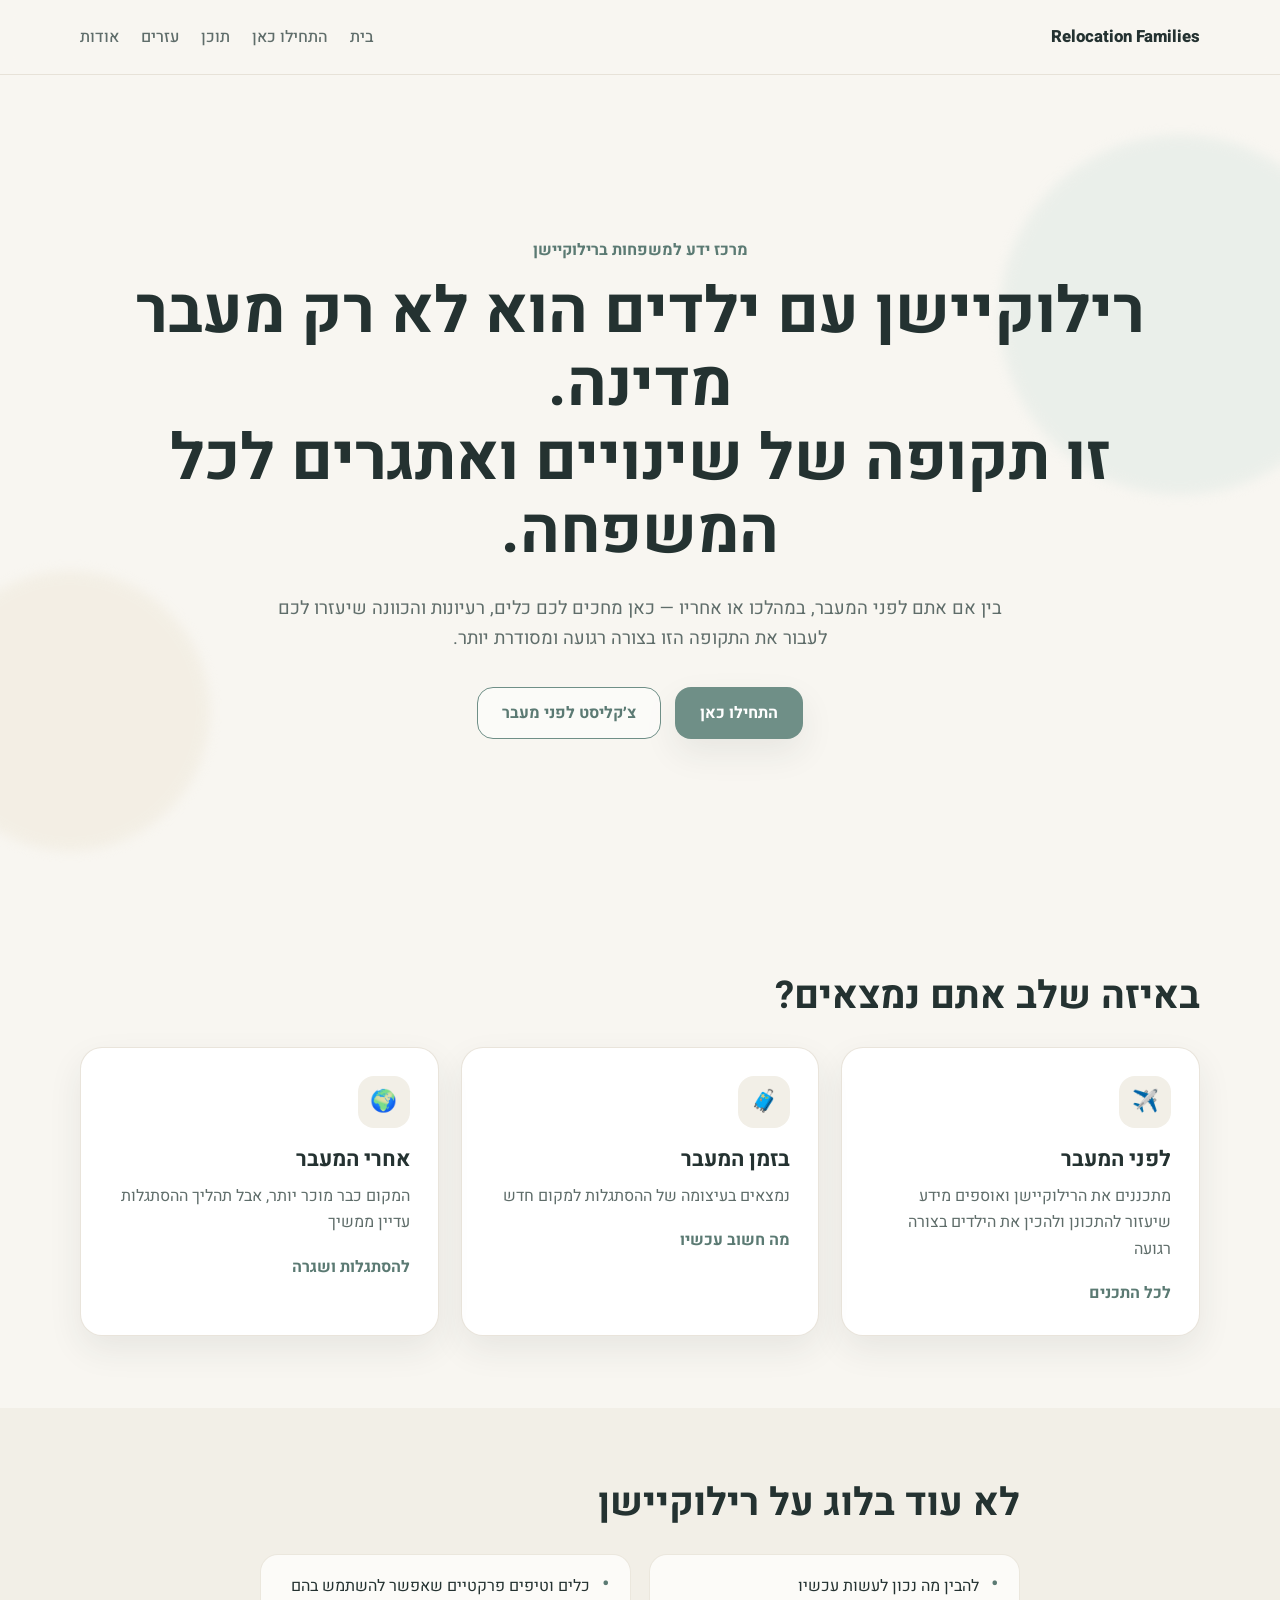
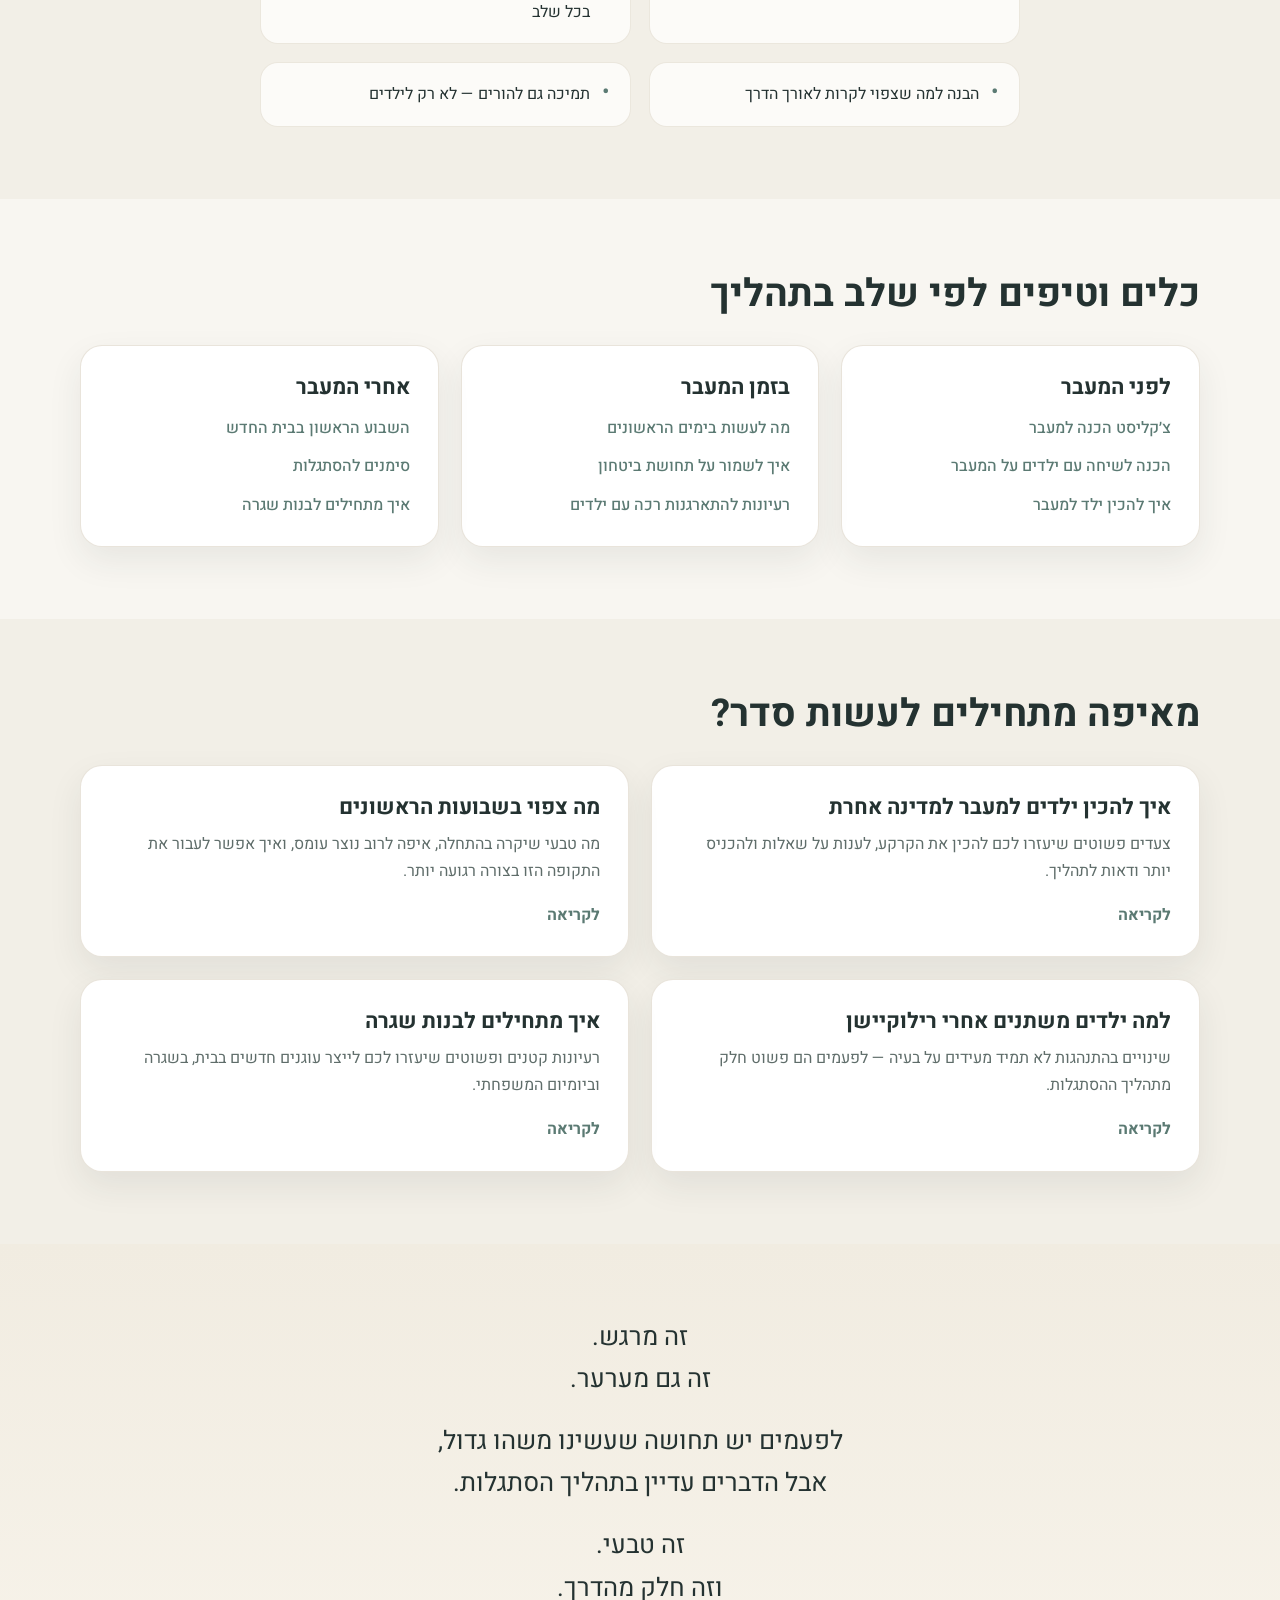
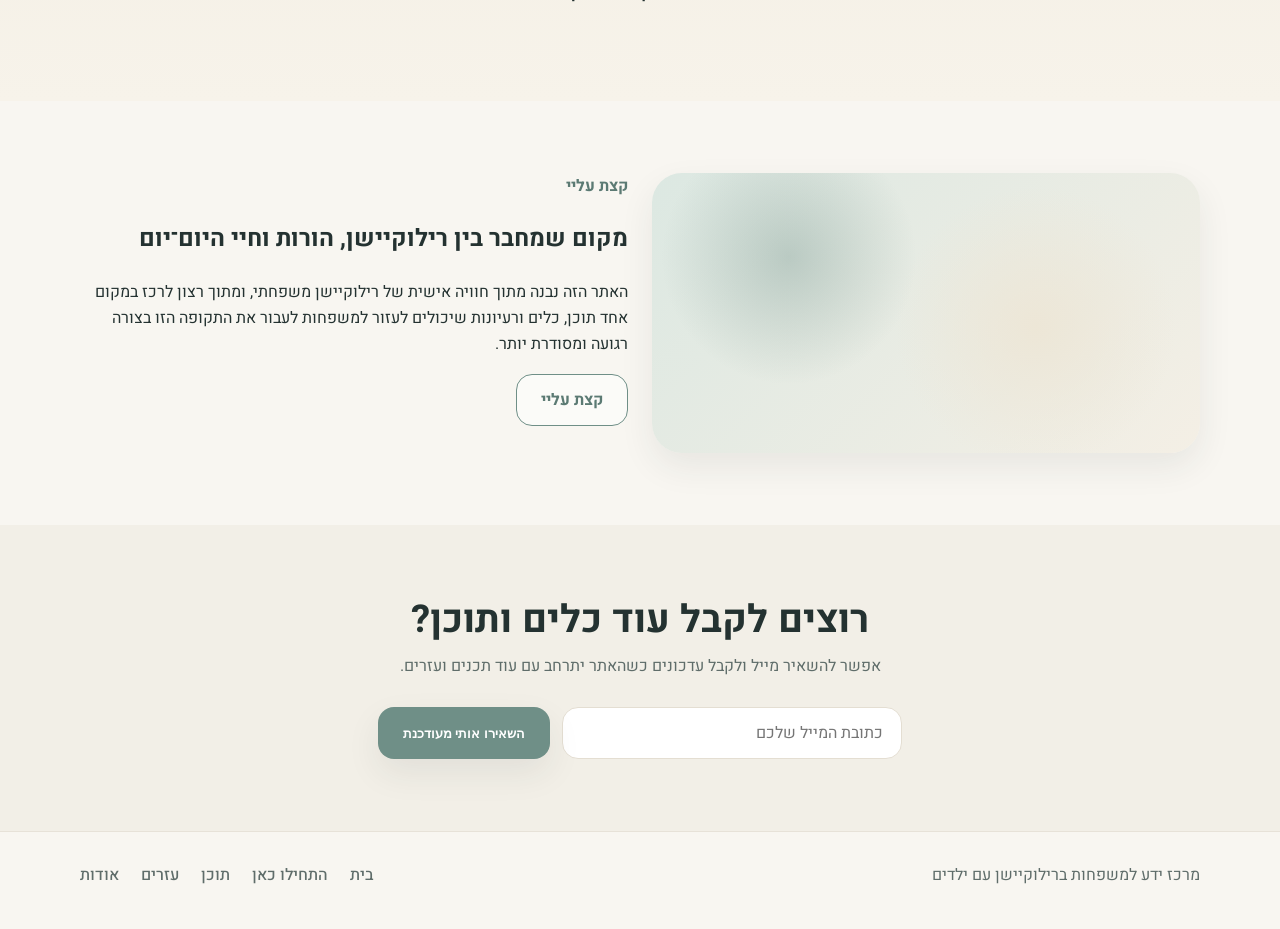
==== index.html @ 4bdf622c "Add files via upload" ====
<!doctype html>
<html lang="he" dir="rtl">
<head>
  <meta charset="UTF-8" />
  <meta name="viewport" content="width=device-width, initial-scale=1.0" />
  <title>רילוקיישן עם ילדים</title>
  <link rel="preconnect" href="https://fonts.googleapis.com">
  <link rel="preconnect" href="https://fonts.gstatic.com" crossorigin>
  <link href="https://fonts.googleapis.com/css2?family=Heebo:wght@300;400;500;700;800&display=swap" rel="stylesheet">
  <link rel="stylesheet" href="styles.css" />
</head>
<body>
  <header class="site-header">
    <div class="container header-inner">
      <a class="logo" href="index.html">Relocation Families</a>
      <nav class="main-nav" aria-label="ניווט ראשי">
        <a href="index.html">בית</a>
        <a href="start-here.html">התחילו כאן</a>
        <a href="content.html">תוכן</a>
        <a href="resources.html">עזרים</a>
        <a href="about.html">אודות</a>
      </nav>
    </div>
  </header>

  <main>
    <section class="hero section">
      <div class="container hero-inner">
        <p class="eyebrow">מרכז ידע למשפחות ברילוקיישן</p>
        <h1>רילוקיישן עם ילדים הוא לא רק מעבר מדינה.<br>זו תקופה של שינויים ואתגרים לכל המשפחה.</h1>
        <p class="hero-text">בין אם אתם לפני המעבר, במהלכו או אחריו — כאן מחכים לכם כלים, רעיונות והכוונה שיעזרו לכם לעבור את התקופה הזו בצורה רגועה ומסודרת יותר.</p>
        <div class="hero-actions">
          <a class="btn btn-primary" href="start-here.html">התחילו כאן</a>
          <a class="btn btn-secondary" href="resources.html">צ׳קליסט לפני מעבר</a>
        </div>
      </div>
      <div class="hero-shape hero-shape-1"></div>
      <div class="hero-shape hero-shape-2"></div>
    </section>

    <section class="section">
      <div class="container">
        <div class="section-heading">
          <h2>באיזה שלב אתם נמצאים?</h2>
        </div>
        <div class="cards-grid cards-3">
          <a class="card card-clickable" href="start-here.html#before">
            <div class="icon">✈️</div>
            <h3>לפני המעבר</h3>
            <p>מתכננים את הרילוקיישן ואוספים מידע שיעזור להתכונן ולהכין את הילדים בצורה רגועה</p>
            <span class="card-link">לכל התכנים</span>
          </a>
          <a class="card card-clickable" href="start-here.html#during">
            <div class="icon">🧳</div>
            <h3>בזמן המעבר</h3>
            <p>נמצאים בעיצומה של ההסתגלות למקום חדש</p>
            <span class="card-link">מה חשוב עכשיו</span>
          </a>
          <a class="card card-clickable" href="start-here.html#after">
            <div class="icon">🌍</div>
            <h3>אחרי המעבר</h3>
            <p>המקום כבר מוכר יותר, אבל תהליך ההסתגלות עדיין ממשיך</p>
            <span class="card-link">להסתגלות ושגרה</span>
          </a>
        </div>
      </div>
    </section>

    <section class="section section-soft">
      <div class="container narrow">
        <div class="section-heading">
          <h2>לא עוד בלוג על רילוקיישן</h2>
        </div>
        <div class="value-grid">
          <div class="value-item"><span>•</span><p>להבין מה נכון לעשות עכשיו</p></div>
          <div class="value-item"><span>•</span><p>כלים וטיפים פרקטיים שאפשר להשתמש בהם בכל שלב</p></div>
          <div class="value-item"><span>•</span><p>הבנה למה שצפוי לקרות לאורך הדרך</p></div>
          <div class="value-item"><span>•</span><p>תמיכה גם להורים — לא רק לילדים</p></div>
        </div>
      </div>
    </section>

    <section class="section">
      <div class="container">
        <div class="section-heading">
          <h2>כלים וטיפים לפי שלב בתהליך</h2>
        </div>
        <div class="cards-grid cards-3">
          <div class="card">
            <h3>לפני המעבר</h3>
            <ul class="link-list">
              <li><a href="resources.html#before-checklist">צ׳קליסט הכנה למעבר</a></li>
              <li><a href="resources.html#before-talk">הכנה לשיחה עם ילדים על המעבר</a></li>
              <li><a href="resources.html#before-kid">איך להכין ילד למעבר</a></li>
            </ul>
          </div>
          <div class="card">
            <h3>בזמן המעבר</h3>
            <ul class="link-list">
              <li><a href="resources.html#during-days">מה לעשות בימים הראשונים</a></li>
              <li><a href="resources.html#during-security">איך לשמור על תחושת ביטחון</a></li>
              <li><a href="resources.html#during-soft">רעיונות להתארגנות רכה עם ילדים</a></li>
            </ul>
          </div>
          <div class="card">
            <h3>אחרי המעבר</h3>
            <ul class="link-list">
              <li><a href="resources.html#after-week">השבוע הראשון בבית החדש</a></li>
              <li><a href="resources.html#after-signs">סימנים להסתגלות</a></li>
              <li><a href="resources.html#after-routine">איך מתחילים לבנות שגרה</a></li>
            </ul>
          </div>
        </div>
      </div>
    </section>

    <section class="section section-soft">
      <div class="container">
        <div class="section-heading">
          <h2>מאיפה מתחילים לעשות סדר?</h2>
        </div>
        <div class="cards-grid cards-2">
          <article class="card article-card">
            <h3>איך להכין ילדים למעבר למדינה אחרת</h3>
            <p>צעדים פשוטים שיעזרו לכם להכין את הקרקע, לענות על שאלות ולהכניס יותר ודאות לתהליך.</p>
            <a class="text-link" href="content.html">לקריאה</a>
          </article>
          <article class="card article-card">
            <h3>מה צפוי בשבועות הראשונים</h3>
            <p>מה טבעי שיקרה בהתחלה, איפה לרוב נוצר עומס, ואיך אפשר לעבור את התקופה הזו בצורה רגועה יותר.</p>
            <a class="text-link" href="content.html">לקריאה</a>
          </article>
          <article class="card article-card">
            <h3>למה ילדים משתנים אחרי רילוקיישן</h3>
            <p>שינויים בהתנהגות לא תמיד מעידים על בעיה — לפעמים הם פשוט חלק מתהליך ההסתגלות.</p>
            <a class="text-link" href="content.html">לקריאה</a>
          </article>
          <article class="card article-card">
            <h3>איך מתחילים לבנות שגרה</h3>
            <p>רעיונות קטנים ופשוטים שיעזרו לכם לייצר עוגנים חדשים בבית, בשגרה וביומיום המשפחתי.</p>
            <a class="text-link" href="content.html">לקריאה</a>
          </article>
        </div>
      </div>
    </section>

    <section class="section reassurance">
      <div class="container narrow">
        <p>זה מרגש.<br>זה גם מערער.</p>
        <p>לפעמים יש תחושה שעשינו משהו גדול,<br>אבל הדברים עדיין בתהליך הסתגלות.</p>
        <p>זה טבעי.<br>וזה חלק מהדרך.</p>
      </div>
    </section>

    <section class="section">
      <div class="container about-preview">
        <div class="about-visual" aria-hidden="true"></div>
        <div class="about-copy">
          <p class="eyebrow">קצת עליי</p>
          <h2>מקום שמחבר בין רילוקיישן, הורות וחיי היום־יום</h2>
          <p>האתר הזה נבנה מתוך חוויה אישית של רילוקיישן משפחתי, ומתוך רצון לרכז במקום אחד תוכן, כלים ורעיונות שיכולים לעזור למשפחות לעבור את התקופה הזו בצורה רגועה ומסודרת יותר.</p>
          <a class="btn btn-secondary" href="about.html">קצת עליי</a>
        </div>
      </div>
    </section>

    <section class="section section-soft join-section">
      <div class="container narrow">
        <div class="section-heading">
          <h2>רוצים לקבל עוד כלים ותוכן?</h2>
          <p>אפשר להשאיר מייל ולקבל עדכונים כשהאתר יתרחב עם עוד תכנים ועזרים.</p>
        </div>
        <form class="join-form">
          <input type="email" placeholder="כתובת המייל שלכם" aria-label="כתובת המייל שלכם">
          <button type="button" class="btn btn-primary">השאירו אותי מעודכנת</button>
        </form>
      </div>
    </section>
  </main>

  <footer class="site-footer">
    <div class="container footer-inner">
      <p>מרכז ידע למשפחות ברילוקיישן עם ילדים</p>
      <nav aria-label="ניווט תחתון">
        <a href="index.html">בית</a>
        <a href="start-here.html">התחילו כאן</a>
        <a href="content.html">תוכן</a>
        <a href="resources.html">עזרים</a>
        <a href="about.html">אודות</a>
      </nav>
    </div>
  </footer>
</body>
</html>
---- styles.css ----
:root {
  --bg: #f8f6f1;
  --surface: #ffffff;
  --surface-soft: #f2efe7;
  --text: #243231;
  --muted: #5f6d6a;
  --primary: #6f8f87;
  --primary-dark: #5b7a73;
  --line: #e4ded2;
  --shadow: 0 14px 34px rgba(36, 50, 49, 0.08);
  --radius: 22px;
}
* { box-sizing: border-box; }
html { scroll-behavior: smooth; }
body {
  margin: 0;
  font-family: 'Heebo', Arial, sans-serif;
  background: var(--bg);
  color: var(--text);
  line-height: 1.65;
}
a { color: inherit; text-decoration: none; }
.container {
  width: min(1120px, calc(100% - 32px));
  margin: 0 auto;
}
.narrow { width: min(760px, calc(100% - 32px)); }
.section { padding: 72px 0; position: relative; }
.section-soft { background: var(--surface-soft); }
.section-heading { margin-bottom: 28px; }
.section-heading h2 {
  margin: 0 0 10px;
  font-size: clamp(1.8rem, 3vw, 2.5rem);
  line-height: 1.2;
}
.section-heading p { margin: 0; color: var(--muted); }
.site-header {
  position: sticky;
  top: 0;
  z-index: 10;
  backdrop-filter: blur(10px);
  background: rgba(248, 246, 241, 0.86);
  border-bottom: 1px solid rgba(228, 222, 210, 0.8);
}
.header-inner, .footer-inner, .about-preview {
  display: flex;
  align-items: center;
  justify-content: space-between;
  gap: 24px;
}
.header-inner { min-height: 74px; }
.logo {
  font-weight: 800;
  font-size: 1.05rem;
}
.main-nav, .site-footer nav {
  display: flex;
  gap: 22px;
  flex-wrap: wrap;
}
.main-nav a, .site-footer a {
  color: var(--muted);
  font-weight: 500;
}
.main-nav a:hover, .site-footer a:hover, .text-link:hover, .link-list a:hover { color: var(--primary-dark); }
.hero {
  overflow: hidden;
  min-height: calc(100vh - 74px);
  display: flex;
  align-items: center;
}
.hero-inner {
  position: relative;
  z-index: 1;
  text-align: center;
  padding: 72px 0;
}
.eyebrow {
  margin: 0 0 12px;
  color: var(--primary-dark);
  font-weight: 700;
}
.hero h1 {
  margin: 0;
  font-size: clamp(2.2rem, 5vw, 4.3rem);
  line-height: 1.15;
}
.hero-text {
  margin: 24px auto 0;
  max-width: 760px;
  font-size: 1.15rem;
  color: var(--muted);
}
.hero-actions {
  margin-top: 32px;
  display: flex;
  justify-content: center;
  gap: 14px;
  flex-wrap: wrap;
}
.btn {
  display: inline-flex;
  align-items: center;
  justify-content: center;
  min-height: 52px;
  padding: 0 24px;
  border-radius: 16px;
  font-weight: 700;
  transition: 0.2s ease;
  cursor: pointer;
  border: 1px solid transparent;
}
.btn:hover { transform: translateY(-1px); }
.btn-primary {
  background: var(--primary);
  color: #fff;
  box-shadow: var(--shadow);
}
.btn-primary:hover { background: var(--primary-dark); }
.btn-secondary {
  border-color: var(--primary);
  color: var(--primary-dark);
  background: rgba(255,255,255,0.55);
}
.hero-shape {
  position: absolute;
  border-radius: 999px;
  filter: blur(6px);
  opacity: 0.45;
}
.hero-shape-1 {
  width: 360px; height: 360px;
  background: #dbe7e2;
  top: 60px; right: -80px;
}
.hero-shape-2 {
  width: 280px; height: 280px;
  background: #ede6d6;
  bottom: 50px; left: -70px;
}
.cards-grid {
  display: grid;
  gap: 22px;
}
.cards-3 { grid-template-columns: repeat(3, minmax(0, 1fr)); }
.cards-2 { grid-template-columns: repeat(2, minmax(0, 1fr)); }
.card {
  background: var(--surface);
  border: 1px solid rgba(228, 222, 210, 0.8);
  border-radius: var(--radius);
  padding: 28px;
  box-shadow: var(--shadow);
}
.card h3 { margin: 0 0 10px; font-size: 1.35rem; line-height: 1.25; }
.card p { margin: 0; color: var(--muted); }
.card-clickable { transition: 0.2s ease; }
.card-clickable:hover { transform: translateY(-3px); }
.icon {
  width: 52px; height: 52px;
  display: grid; place-items: center;
  border-radius: 16px;
  background: var(--surface-soft);
  font-size: 1.35rem;
  margin-bottom: 18px;
}
.card-link, .text-link {
  display: inline-block;
  margin-top: 18px;
  font-weight: 700;
  color: var(--primary-dark);
}
.value-grid {
  display: grid;
  grid-template-columns: repeat(2, minmax(0, 1fr));
  gap: 18px;
}
.value-item {
  display: flex;
  gap: 12px;
  align-items: flex-start;
  background: rgba(255,255,255,0.72);
  padding: 18px 20px;
  border-radius: 18px;
  border: 1px solid rgba(228, 222, 210, 0.7);
}
.value-item span {
  color: var(--primary-dark);
  font-size: 1.4rem;
  line-height: 1;
}
.value-item p { margin: 0; }
.link-list {
  list-style: none;
  margin: 14px 0 0;
  padding: 0;
}
.link-list li + li { margin-top: 12px; }
.link-list a {
  color: var(--primary-dark);
  font-weight: 500;
}
.reassurance {
  background: linear-gradient(180deg, #f1ece1 0%, #f7f3ea 100%);
  text-align: center;
}
.reassurance p {
  margin: 0 0 20px;
  font-size: clamp(1.2rem, 2vw, 1.6rem);
}
.about-preview {
  align-items: stretch;
}
.about-visual {
  flex: 1;
  min-height: 280px;
  border-radius: 30px;
  background:
    radial-gradient(circle at 25% 30%, rgba(111,143,135,0.35), transparent 28%),
    radial-gradient(circle at 70% 55%, rgba(237,230,214,0.95), transparent 34%),
    linear-gradient(135deg, #dce8e2, #f4efe5);
  box-shadow: var(--shadow);
}
.about-copy { flex: 1; }
.join-section { text-align: center; }
.join-form {
  display: flex;
  gap: 12px;
  justify-content: center;
  flex-wrap: wrap;
  margin-top: 22px;
}
.join-form input {
  min-width: min(100%, 340px);
  min-height: 52px;
  border-radius: 16px;
  border: 1px solid var(--line);
  padding: 0 18px;
  font: inherit;
  background: #fff;
}
.site-footer {
  padding: 30px 0 40px;
  border-top: 1px solid rgba(228, 222, 210, 0.8);
}
.site-footer p {
  margin: 0;
  color: var(--muted);
}
.page-hero {
  padding: 64px 0 22px;
}
.page-hero h1 {
  margin: 0 0 10px;
  font-size: clamp(2rem, 4vw, 3.2rem);
  line-height: 1.15;
}
.page-hero p { margin: 0; color: var(--muted); max-width: 760px; }
.stage-blocks {
  display: grid;
  gap: 18px;
}
.stage-block {
  background: var(--surface);
  border: 1px solid rgba(228, 222, 210, 0.8);
  border-radius: var(--radius);
  padding: 26px;
  box-shadow: var(--shadow);
}
@media (max-width: 860px) {
  .cards-3, .cards-2, .value-grid, .about-preview { grid-template-columns: 1fr; display: grid; }
  .header-inner, .footer-inner { flex-direction: column; align-items: flex-start; padding: 14px 0; }
  .main-nav, .site-footer nav { gap: 14px; }
  .hero { min-height: auto; }
}
@media (max-width: 640px) {
  .section { padding: 56px 0; }
  .card { padding: 22px; }
  .hero h1 { font-size: 2.2rem; }
  .hero-text { font-size: 1rem; }
  .btn, .join-form input { width: 100%; }
  .join-form { align-items: stretch; }
}
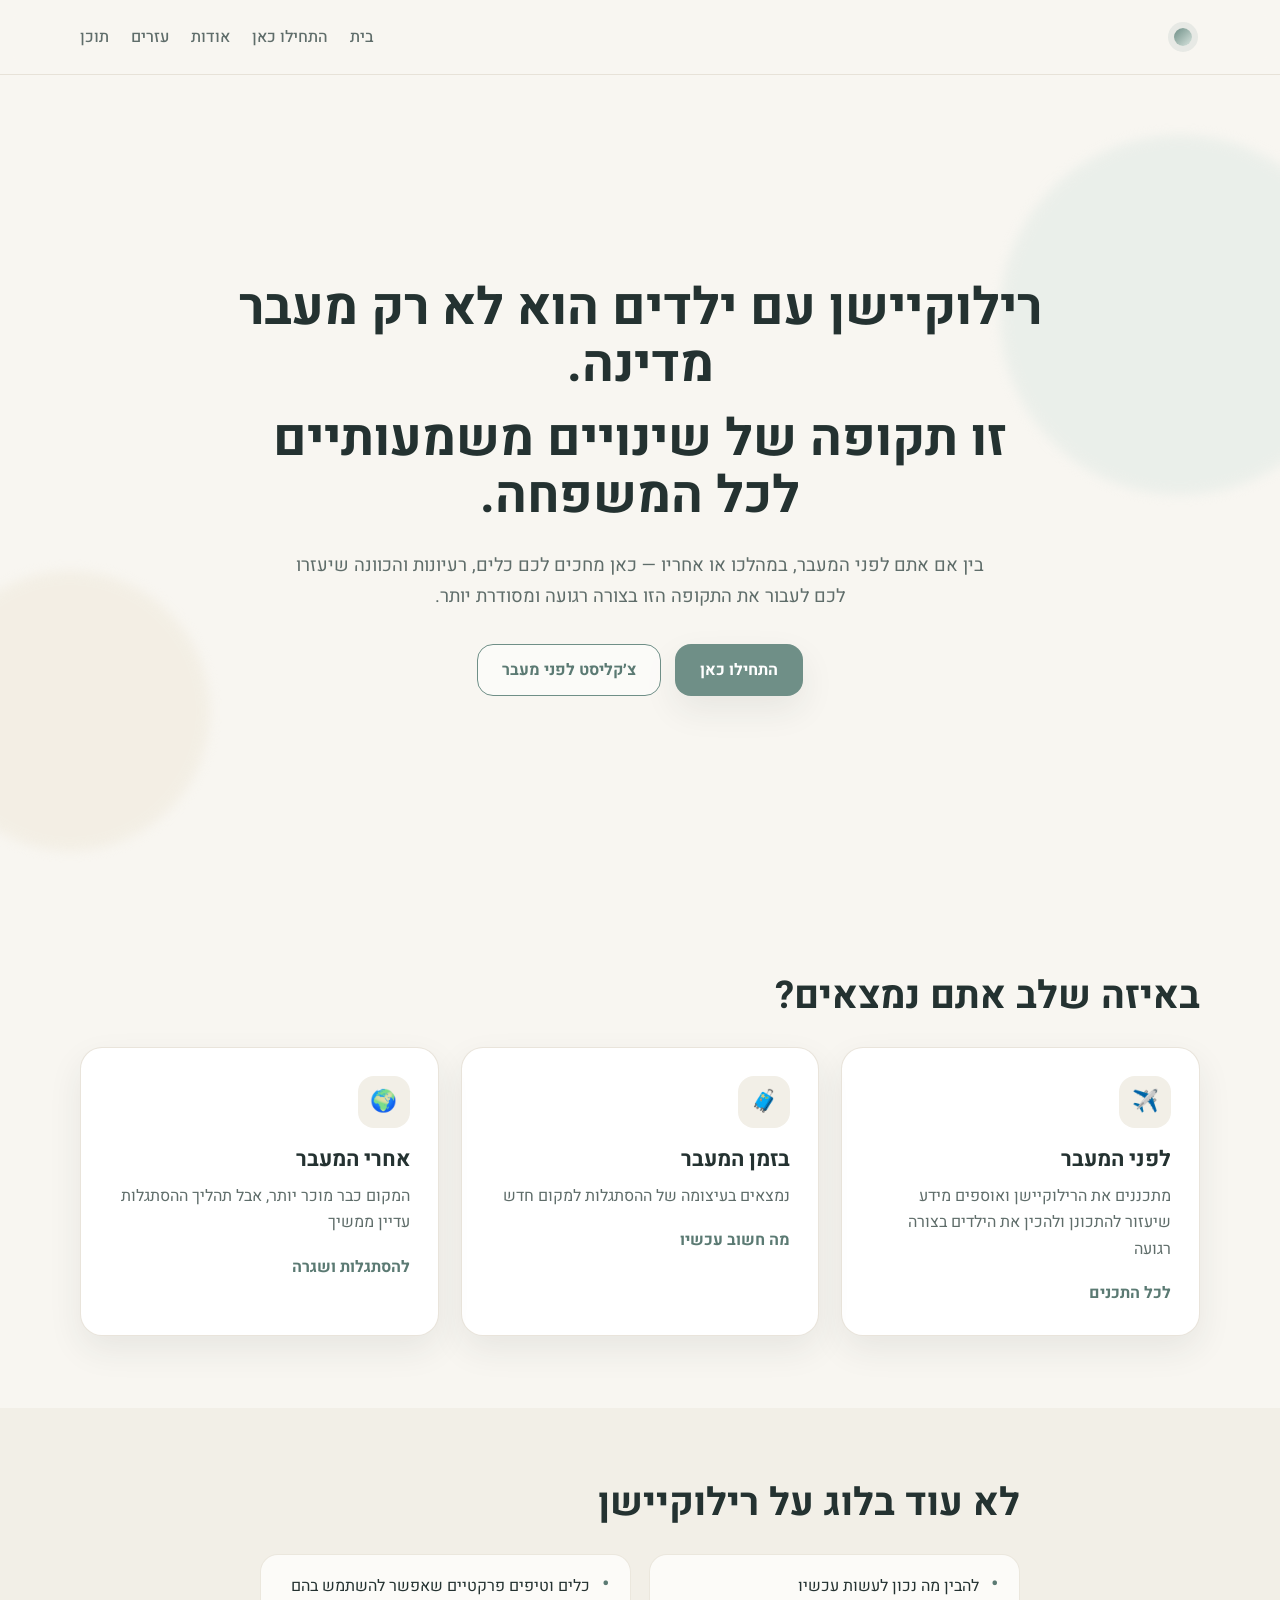
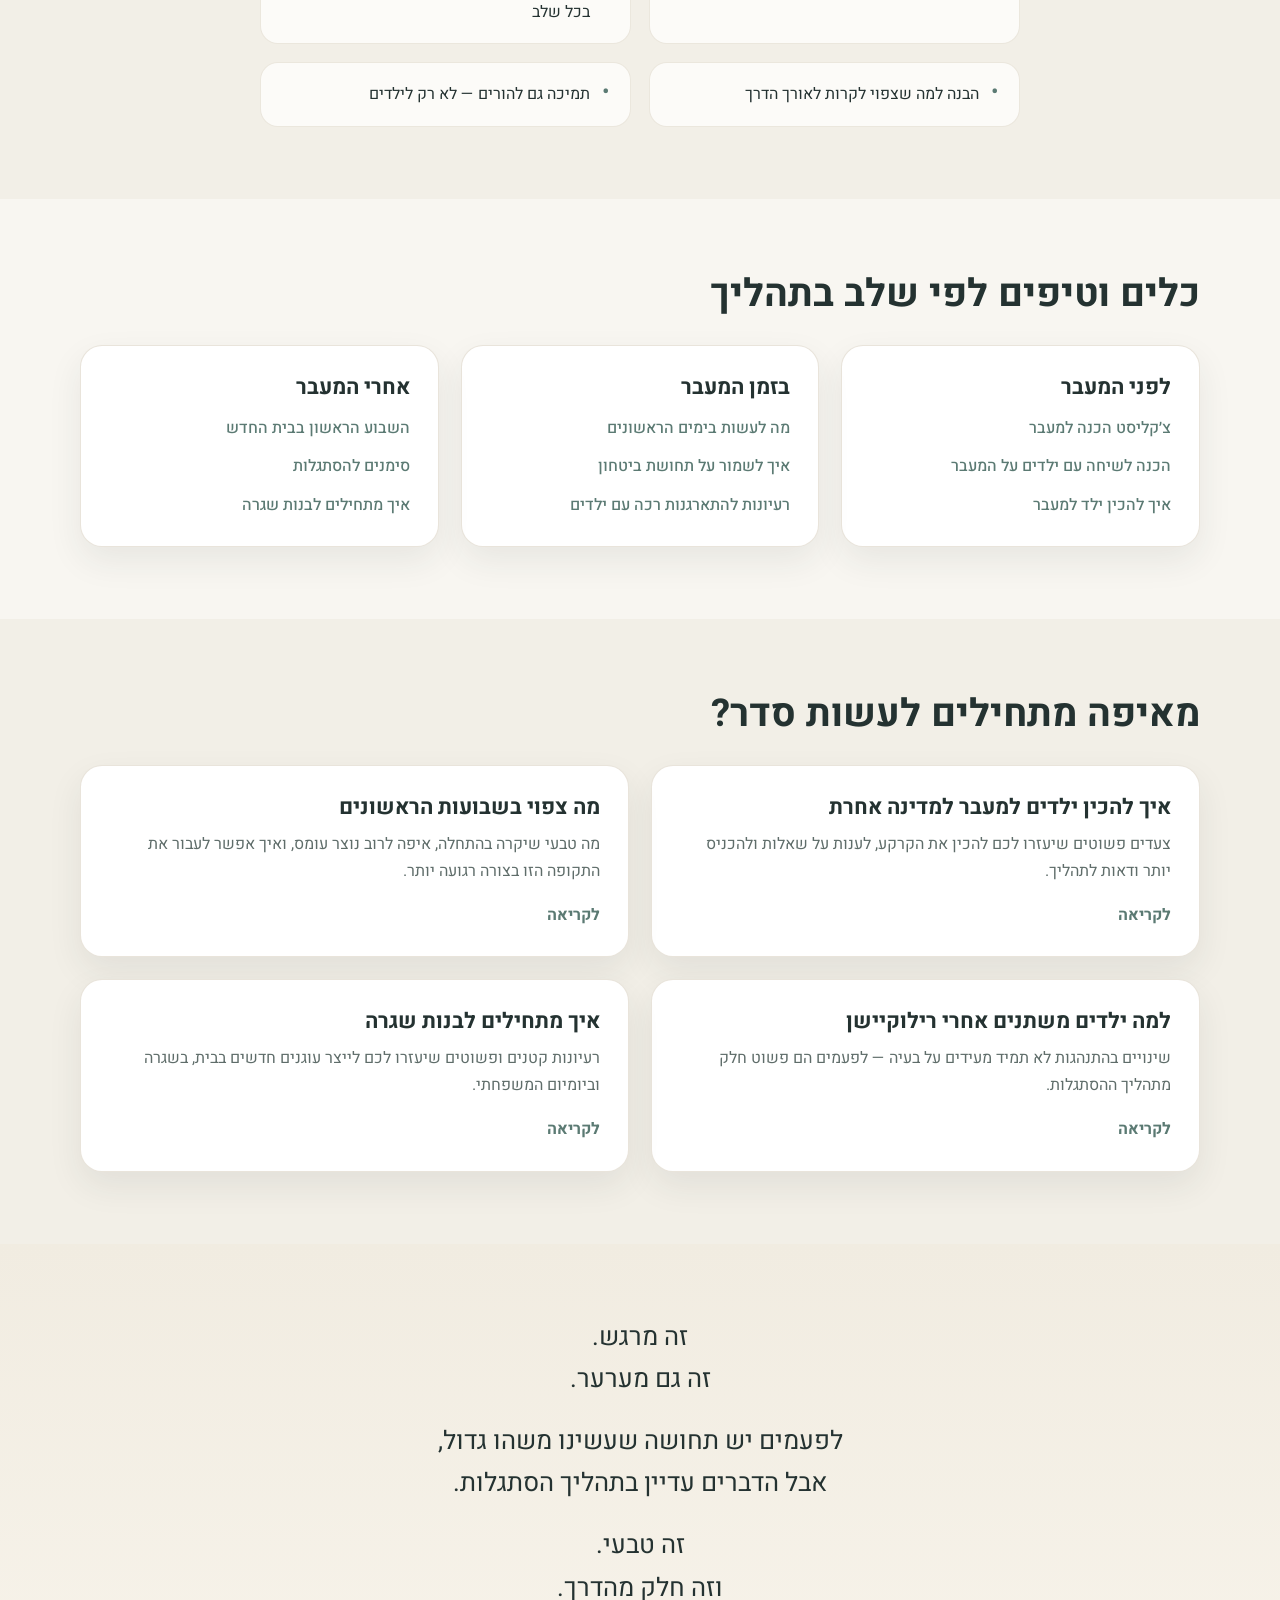
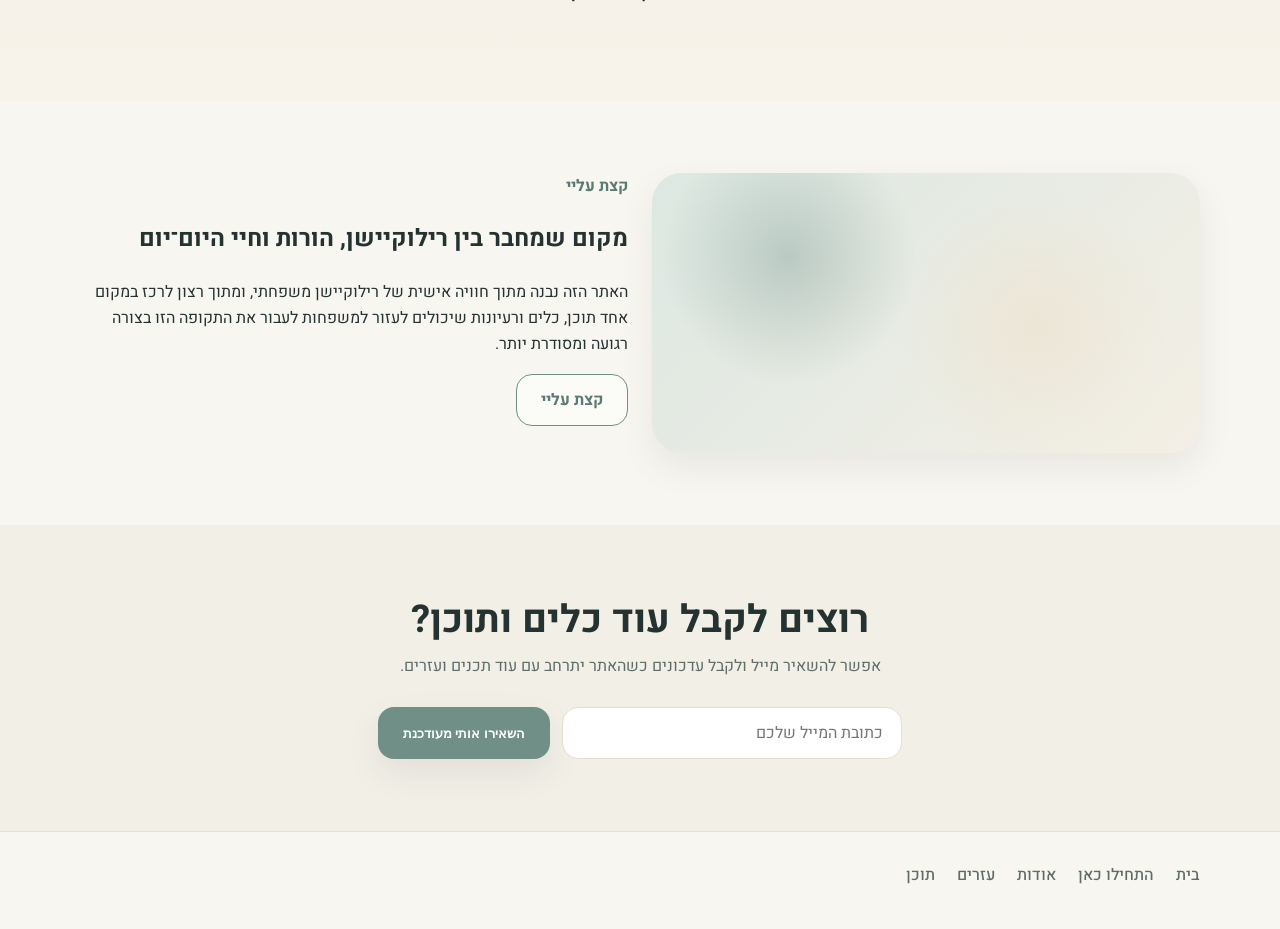
==== commit d0bb706c: "Add files via upload" ====
--- a/index.html
+++ b/index.html
@@ -12,13 +12,13 @@
 <body>
   <header class="site-header">
     <div class="container header-inner">
-      <a class="logo" href="index.html">Relocation Families</a>
+      <a class="logo" href="index.html" aria-label="בית"><span class="brand-mark" aria-hidden="true"></span></a>
       <nav class="main-nav" aria-label="ניווט ראשי">
         <a href="index.html">בית</a>
         <a href="start-here.html">התחילו כאן</a>
+        <a href="about.html">אודות</a>
+        <a href="resources.html">עזרים</a>
         <a href="content.html">תוכן</a>
-        <a href="resources.html">עזרים</a>
-        <a href="about.html">אודות</a>
       </nav>
     </div>
   </header>
@@ -26,8 +26,7 @@
   <main>
     <section class="hero section">
       <div class="container hero-inner">
-        <p class="eyebrow">מרכז ידע למשפחות ברילוקיישן</p>
-        <h1>רילוקיישן עם ילדים הוא לא רק מעבר מדינה.<br>זו תקופה של שינויים ואתגרים לכל המשפחה.</h1>
+                <h1><span>רילוקיישן עם ילדים הוא לא רק מעבר מדינה.</span><span>זו תקופה של שינויים משמעותיים לכל המשפחה.</span></h1>
         <p class="hero-text">בין אם אתם לפני המעבר, במהלכו או אחריו — כאן מחכים לכם כלים, רעיונות והכוונה שיעזרו לכם לעבור את התקופה הזו בצורה רגועה ומסודרת יותר.</p>
         <div class="hero-actions">
           <a class="btn btn-primary" href="start-here.html">התחילו כאן</a>
@@ -180,13 +179,13 @@
 
   <footer class="site-footer">
     <div class="container footer-inner">
-      <p>מרכז ידע למשפחות ברילוקיישן עם ילדים</p>
+      <p></p>
       <nav aria-label="ניווט תחתון">
         <a href="index.html">בית</a>
         <a href="start-here.html">התחילו כאן</a>
+        <a href="about.html">אודות</a>
+        <a href="resources.html">עזרים</a>
         <a href="content.html">תוכן</a>
-        <a href="resources.html">עזרים</a>
-        <a href="about.html">אודות</a>
       </nav>
     </div>
   </footer>
--- a/styles.css
+++ b/styles.css
@@ -280,3 +280,150 @@
   .btn, .join-form input { width: 100%; }
   .join-form { align-items: stretch; }
 }
+
+
+.brand-mark {
+  display:inline-block;
+  width: 18px;
+  height: 18px;
+  border-radius: 50%;
+  background: linear-gradient(135deg, var(--primary), #d9e5df);
+  box-shadow: 0 0 0 6px rgba(111,143,135,0.12);
+}
+.logo {
+  display:inline-flex;
+  align-items:center;
+  justify-content:center;
+  width: 34px;
+  height: 34px;
+}
+.main-nav {
+  justify-content: flex-start;
+}
+.hero-inner {
+  max-width: 860px;
+}
+.hero-visual {
+  margin: 0 auto 26px;
+  width: min(100%, 620px);
+  height: 160px;
+  border-radius: 32px;
+  background: linear-gradient(135deg, rgba(220,232,226,0.95), rgba(244,239,229,0.95));
+  box-shadow: var(--shadow);
+  position: relative;
+  overflow: hidden;
+}
+.hero-visual::before,
+.hero-visual::after {
+  content: "";
+  position: absolute;
+  border-radius: 999px;
+  opacity: .9;
+}
+.hero-visual::before {
+  width: 180px;
+  height: 180px;
+  background: rgba(255,255,255,0.55);
+  top: -40px;
+  right: -20px;
+}
+.hero-visual::after {
+  width: 220px;
+  height: 220px;
+  background: rgba(111,143,135,0.12);
+  left: -60px;
+  bottom: -80px;
+}
+.hero-visual-card {
+  position: absolute;
+  border-radius: 24px;
+  background: rgba(255,255,255,0.84);
+  border: 1px solid rgba(228, 222, 210, 0.8);
+}
+.hero-card-home {
+  width: 120px;
+  height: 92px;
+  right: 70px;
+  top: 36px;
+}
+.hero-card-home::before {
+  content: "⌂";
+  position: absolute;
+  inset: 0;
+  display: grid;
+  place-items: center;
+  font-size: 2rem;
+  color: var(--primary-dark);
+}
+.hero-card-path {
+  width: 200px;
+  height: 14px;
+  top: 72px;
+  right: 185px;
+  background: linear-gradient(90deg, rgba(111,143,135,0.15), rgba(111,143,135,0.45));
+  border: none;
+}
+.hero-card-heart {
+  width: 92px;
+  height: 92px;
+  left: 88px;
+  top: 34px;
+}
+.hero-card-heart::before {
+  content: "♥";
+  position: absolute;
+  inset: 0;
+  display: grid;
+  place-items: center;
+  font-size: 1.7rem;
+  color: var(--primary-dark);
+}
+.hero h1 {
+  font-size: clamp(2rem, 4vw, 3.6rem);
+  line-height: 1.12;
+  max-width: 820px;
+  margin: 0 auto;
+}
+.hero h1 span {
+  display: block;
+}
+.hero h1 span + span {
+  margin-top: 16px;
+}
+.hero-text {
+  margin-top: 26px;
+  max-width: 720px;
+}
+.site-footer p:empty { display:none; }
+
+@media (max-width: 768px) {
+  .header-inner {
+    flex-direction: column;
+    justify-content: center;
+    padding: 12px 0;
+    min-height: auto;
+  }
+  .main-nav {
+    gap: 18px;
+    justify-content: center;
+  }
+  .hero {
+    min-height: auto;
+  }
+  .hero-inner {
+    padding: 40px 0 28px;
+  }
+  .hero-visual {
+    height: 120px;
+    margin-bottom: 22px;
+  }
+  .hero-card-home { width: 86px; height: 68px; right: 30px; top: 26px; }
+  .hero-card-home::before { font-size: 1.6rem; }
+  .hero-card-path { width: 110px; right: 108px; top: 53px; }
+  .hero-card-heart { width: 68px; height: 68px; left: 28px; top: 26px; }
+  .hero-card-heart::before { font-size: 1.3rem; }
+  .hero h1 {
+    font-size: clamp(1.95rem, 8vw, 2.9rem);
+  }
+  .hero h1 span + span { margin-top: 12px; }
+}
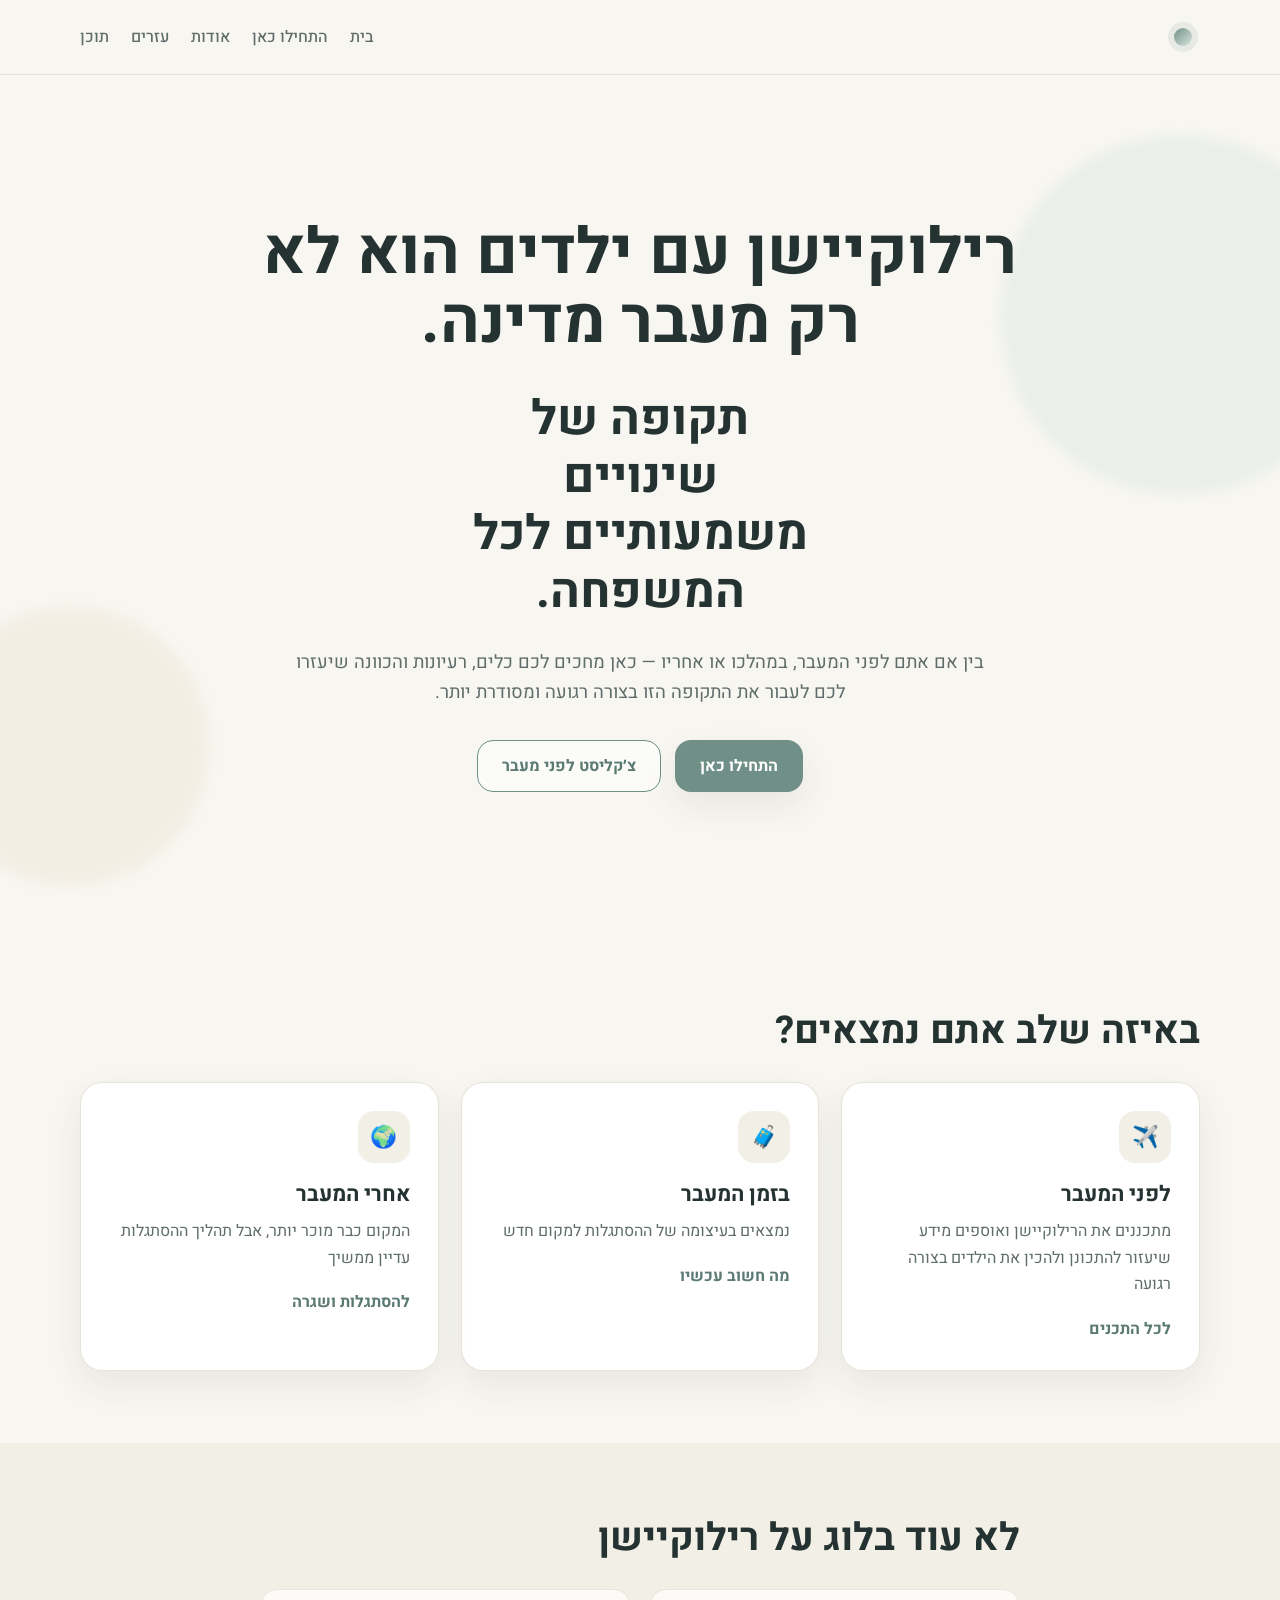
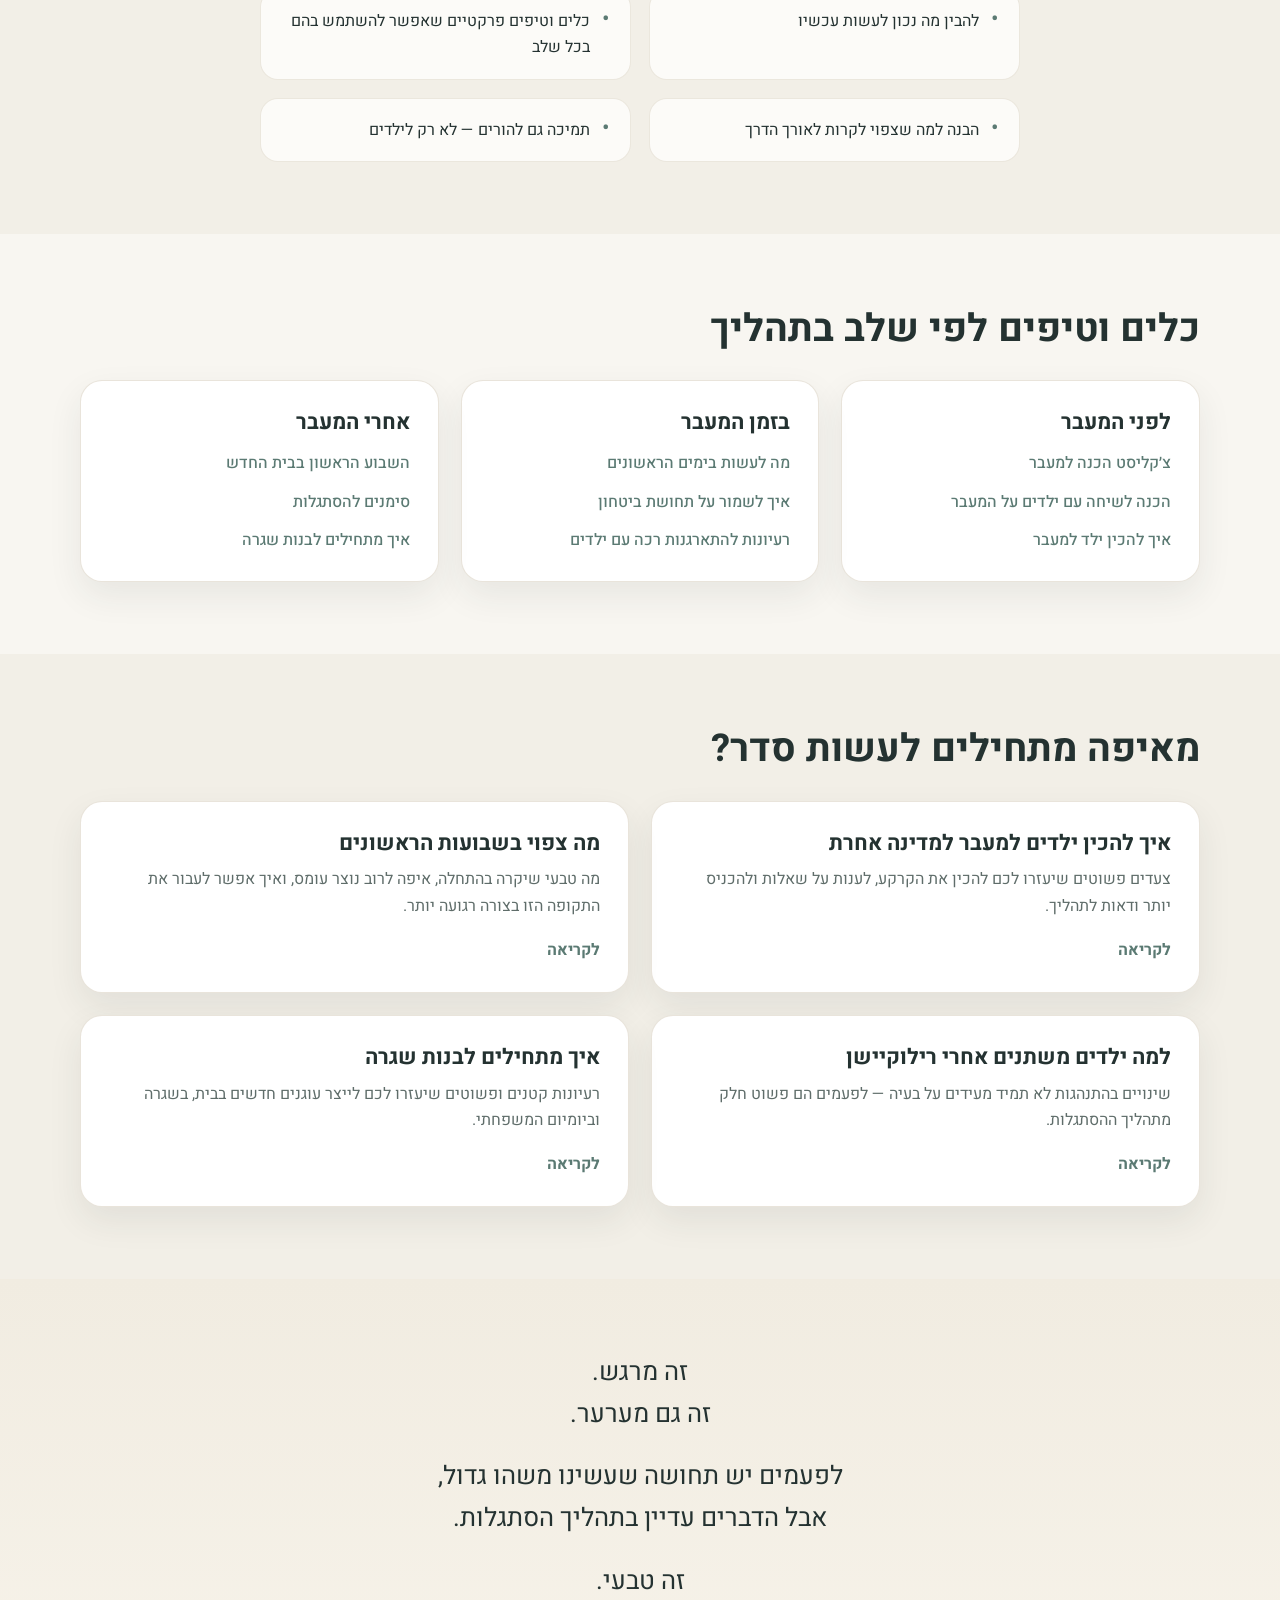
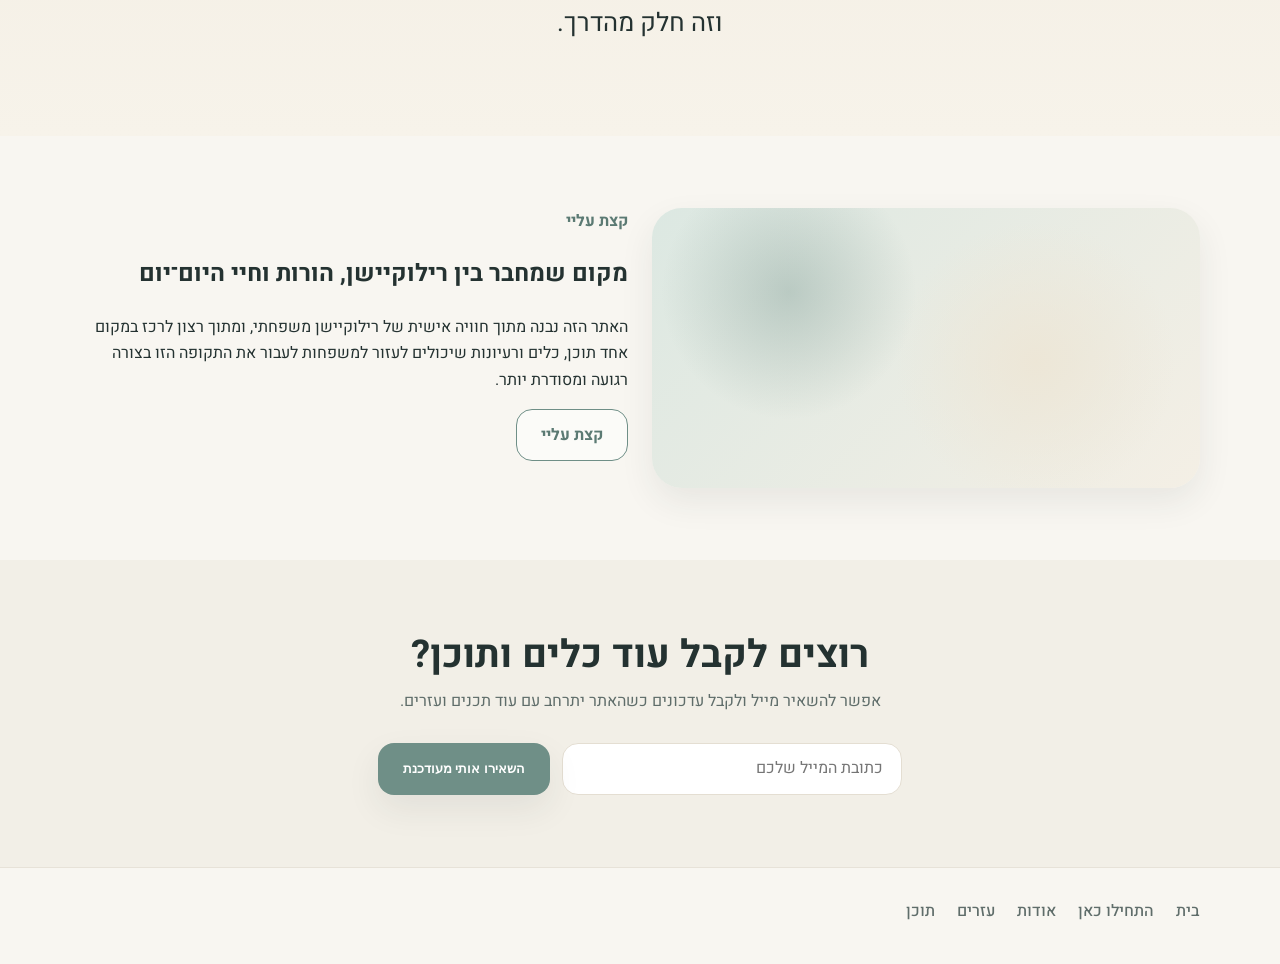
==== commit f68cb57a: "Add files via upload" ====
--- a/index.html
+++ b/index.html
@@ -26,7 +26,7 @@
   <main>
     <section class="hero section">
       <div class="container hero-inner">
-                <h1><span>רילוקיישן עם ילדים הוא לא רק מעבר מדינה.</span><span>זו תקופה של שינויים משמעותיים לכל המשפחה.</span></h1>
+                <h1 class="hero-title"><span class="hero-title-line hero-title-line-1">רילוקיישן עם ילדים הוא לא רק מעבר מדינה.</span><span class="hero-title-line hero-title-line-2">תקופה של שינויים משמעותיים לכל המשפחה.</span></h1>
         <p class="hero-text">בין אם אתם לפני המעבר, במהלכו או אחריו — כאן מחכים לכם כלים, רעיונות והכוונה שיעזרו לכם לעבור את התקופה הזו בצורה רגועה ומסודרת יותר.</p>
         <div class="hero-actions">
           <a class="btn btn-primary" href="start-here.html">התחילו כאן</a>
--- a/styles.css
+++ b/styles.css
@@ -427,3 +427,36 @@
   }
   .hero h1 span + span { margin-top: 12px; }
 }
+
+
+.hero-title {
+  display: flex;
+  flex-direction: column;
+  align-items: center;
+  gap: 18px;
+}
+.hero-title-line {
+  display: block;
+}
+.hero-title-line-1 {
+  font-size: clamp(2.1rem, 5vw, 4rem);
+  line-height: 1.08;
+}
+.hero-title-line-2 {
+  font-size: clamp(1.7rem, 4vw, 3rem);
+  line-height: 1.2;
+  font-weight: 700;
+  max-width: 12ch;
+}
+@media (max-width: 640px) {
+  .hero-title {
+    gap: 14px;
+  }
+  .hero-title-line-1 {
+    font-size: 2.05rem;
+  }
+  .hero-title-line-2 {
+    font-size: 1.85rem;
+    max-width: 11ch;
+  }
+}
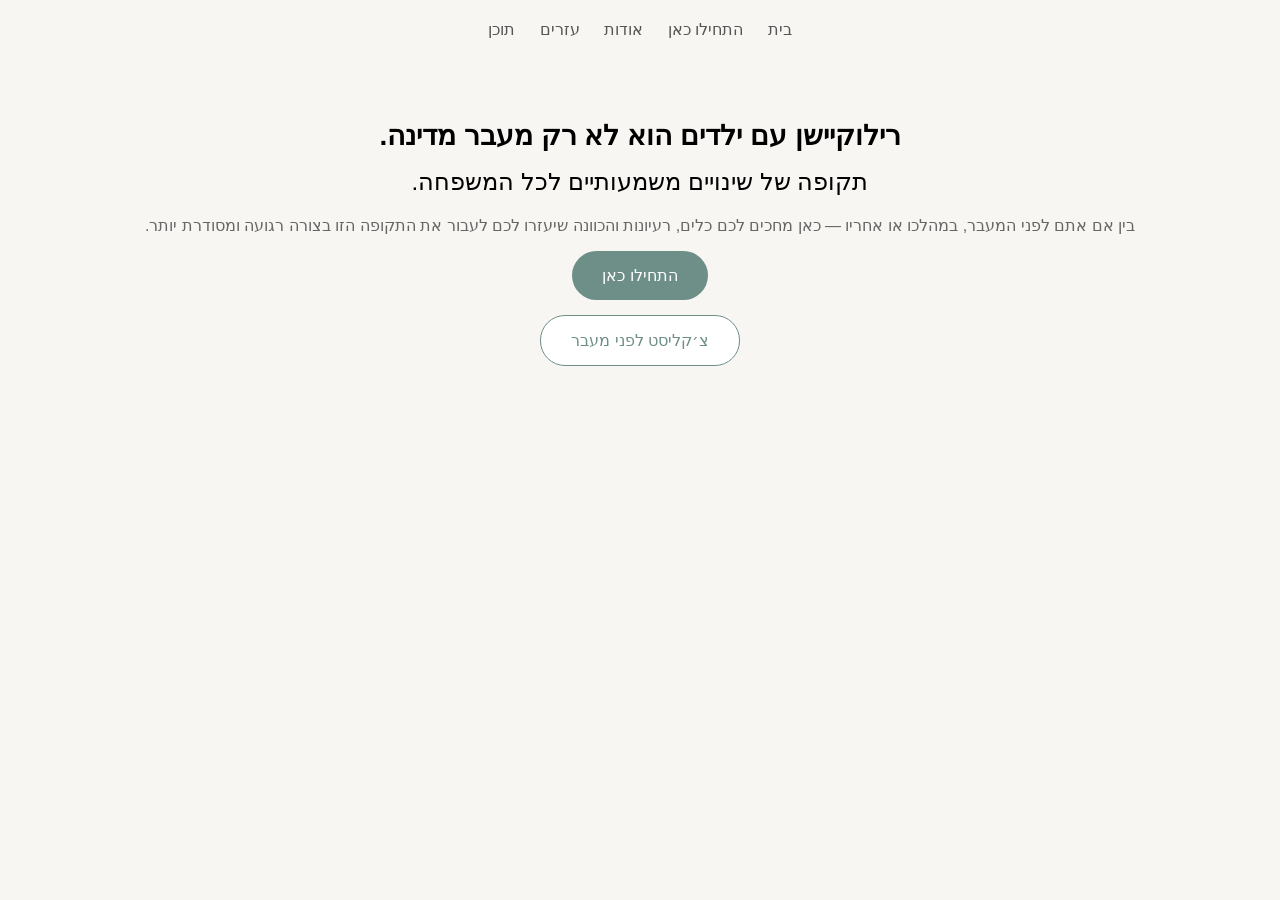
==== commit 82cfb260: "Add files via upload" ====
--- a/index.html
+++ b/index.html
@@ -1,193 +1,36 @@
-<!doctype html>
+<!DOCTYPE html>
 <html lang="he" dir="rtl">
 <head>
-  <meta charset="UTF-8" />
-  <meta name="viewport" content="width=device-width, initial-scale=1.0" />
-  <title>רילוקיישן עם ילדים</title>
-  <link rel="preconnect" href="https://fonts.googleapis.com">
-  <link rel="preconnect" href="https://fonts.gstatic.com" crossorigin>
-  <link href="https://fonts.googleapis.com/css2?family=Heebo:wght@300;400;500;700;800&display=swap" rel="stylesheet">
-  <link rel="stylesheet" href="styles.css" />
+<meta charset="UTF-8">
+<meta name="viewport" content="width=device-width, initial-scale=1.0">
+<title>Relocation</title>
+<link rel="stylesheet" href="styles.css">
 </head>
 <body>
-  <header class="site-header">
-    <div class="container header-inner">
-      <a class="logo" href="index.html" aria-label="בית"><span class="brand-mark" aria-hidden="true"></span></a>
-      <nav class="main-nav" aria-label="ניווט ראשי">
-        <a href="index.html">בית</a>
-        <a href="start-here.html">התחילו כאן</a>
-        <a href="about.html">אודות</a>
-        <a href="resources.html">עזרים</a>
-        <a href="content.html">תוכן</a>
-      </nav>
-    </div>
-  </header>
 
-  <main>
-    <section class="hero section">
-      <div class="container hero-inner">
-                <h1 class="hero-title"><span class="hero-title-line hero-title-line-1">רילוקיישן עם ילדים הוא לא רק מעבר מדינה.</span><span class="hero-title-line hero-title-line-2">תקופה של שינויים משמעותיים לכל המשפחה.</span></h1>
-        <p class="hero-text">בין אם אתם לפני המעבר, במהלכו או אחריו — כאן מחכים לכם כלים, רעיונות והכוונה שיעזרו לכם לעבור את התקופה הזו בצורה רגועה ומסודרת יותר.</p>
-        <div class="hero-actions">
-          <a class="btn btn-primary" href="start-here.html">התחילו כאן</a>
-          <a class="btn btn-secondary" href="resources.html">צ׳קליסט לפני מעבר</a>
-        </div>
-      </div>
-      <div class="hero-shape hero-shape-1"></div>
-      <div class="hero-shape hero-shape-2"></div>
-    </section>
+<header class="nav">
+<nav>
+<a href="#">בית</a>
+<a href="#">התחילו כאן</a>
+<a href="#">אודות</a>
+<a href="#">עזרים</a>
+<a href="#">תוכן</a>
+</nav>
+</header>
 
-    <section class="section">
-      <div class="container">
-        <div class="section-heading">
-          <h2>באיזה שלב אתם נמצאים?</h2>
-        </div>
-        <div class="cards-grid cards-3">
-          <a class="card card-clickable" href="start-here.html#before">
-            <div class="icon">✈️</div>
-            <h3>לפני המעבר</h3>
-            <p>מתכננים את הרילוקיישן ואוספים מידע שיעזור להתכונן ולהכין את הילדים בצורה רגועה</p>
-            <span class="card-link">לכל התכנים</span>
-          </a>
-          <a class="card card-clickable" href="start-here.html#during">
-            <div class="icon">🧳</div>
-            <h3>בזמן המעבר</h3>
-            <p>נמצאים בעיצומה של ההסתגלות למקום חדש</p>
-            <span class="card-link">מה חשוב עכשיו</span>
-          </a>
-          <a class="card card-clickable" href="start-here.html#after">
-            <div class="icon">🌍</div>
-            <h3>אחרי המעבר</h3>
-            <p>המקום כבר מוכר יותר, אבל תהליך ההסתגלות עדיין ממשיך</p>
-            <span class="card-link">להסתגלות ושגרה</span>
-          </a>
-        </div>
-      </div>
-    </section>
+<section class="hero">
+<h1 class="hero-title">
+<span class="line1">רילוקיישן עם ילדים הוא לא רק מעבר מדינה.</span>
+<span class="line2">תקופה של שינויים משמעותיים לכל המשפחה.</span>
+</h1>
 
-    <section class="section section-soft">
-      <div class="container narrow">
-        <div class="section-heading">
-          <h2>לא עוד בלוג על רילוקיישן</h2>
-        </div>
-        <div class="value-grid">
-          <div class="value-item"><span>•</span><p>להבין מה נכון לעשות עכשיו</p></div>
-          <div class="value-item"><span>•</span><p>כלים וטיפים פרקטיים שאפשר להשתמש בהם בכל שלב</p></div>
-          <div class="value-item"><span>•</span><p>הבנה למה שצפוי לקרות לאורך הדרך</p></div>
-          <div class="value-item"><span>•</span><p>תמיכה גם להורים — לא רק לילדים</p></div>
-        </div>
-      </div>
-    </section>
+<p class="sub">
+בין אם אתם לפני המעבר, במהלכו או אחריו — כאן מחכים לכם כלים, רעיונות והכוונה שיעזרו לכם לעבור את התקופה הזו בצורה רגועה ומסודרת יותר.
+</p>
 
-    <section class="section">
-      <div class="container">
-        <div class="section-heading">
-          <h2>כלים וטיפים לפי שלב בתהליך</h2>
-        </div>
-        <div class="cards-grid cards-3">
-          <div class="card">
-            <h3>לפני המעבר</h3>
-            <ul class="link-list">
-              <li><a href="resources.html#before-checklist">צ׳קליסט הכנה למעבר</a></li>
-              <li><a href="resources.html#before-talk">הכנה לשיחה עם ילדים על המעבר</a></li>
-              <li><a href="resources.html#before-kid">איך להכין ילד למעבר</a></li>
-            </ul>
-          </div>
-          <div class="card">
-            <h3>בזמן המעבר</h3>
-            <ul class="link-list">
-              <li><a href="resources.html#during-days">מה לעשות בימים הראשונים</a></li>
-              <li><a href="resources.html#during-security">איך לשמור על תחושת ביטחון</a></li>
-              <li><a href="resources.html#during-soft">רעיונות להתארגנות רכה עם ילדים</a></li>
-            </ul>
-          </div>
-          <div class="card">
-            <h3>אחרי המעבר</h3>
-            <ul class="link-list">
-              <li><a href="resources.html#after-week">השבוע הראשון בבית החדש</a></li>
-              <li><a href="resources.html#after-signs">סימנים להסתגלות</a></li>
-              <li><a href="resources.html#after-routine">איך מתחילים לבנות שגרה</a></li>
-            </ul>
-          </div>
-        </div>
-      </div>
-    </section>
+<button class="primary">התחילו כאן</button>
+<button class="secondary">צ׳קליסט לפני מעבר</button>
+</section>
 
-    <section class="section section-soft">
-      <div class="container">
-        <div class="section-heading">
-          <h2>מאיפה מתחילים לעשות סדר?</h2>
-        </div>
-        <div class="cards-grid cards-2">
-          <article class="card article-card">
-            <h3>איך להכין ילדים למעבר למדינה אחרת</h3>
-            <p>צעדים פשוטים שיעזרו לכם להכין את הקרקע, לענות על שאלות ולהכניס יותר ודאות לתהליך.</p>
-            <a class="text-link" href="content.html">לקריאה</a>
-          </article>
-          <article class="card article-card">
-            <h3>מה צפוי בשבועות הראשונים</h3>
-            <p>מה טבעי שיקרה בהתחלה, איפה לרוב נוצר עומס, ואיך אפשר לעבור את התקופה הזו בצורה רגועה יותר.</p>
-            <a class="text-link" href="content.html">לקריאה</a>
-          </article>
-          <article class="card article-card">
-            <h3>למה ילדים משתנים אחרי רילוקיישן</h3>
-            <p>שינויים בהתנהגות לא תמיד מעידים על בעיה — לפעמים הם פשוט חלק מתהליך ההסתגלות.</p>
-            <a class="text-link" href="content.html">לקריאה</a>
-          </article>
-          <article class="card article-card">
-            <h3>איך מתחילים לבנות שגרה</h3>
-            <p>רעיונות קטנים ופשוטים שיעזרו לכם לייצר עוגנים חדשים בבית, בשגרה וביומיום המשפחתי.</p>
-            <a class="text-link" href="content.html">לקריאה</a>
-          </article>
-        </div>
-      </div>
-    </section>
-
-    <section class="section reassurance">
-      <div class="container narrow">
-        <p>זה מרגש.<br>זה גם מערער.</p>
-        <p>לפעמים יש תחושה שעשינו משהו גדול,<br>אבל הדברים עדיין בתהליך הסתגלות.</p>
-        <p>זה טבעי.<br>וזה חלק מהדרך.</p>
-      </div>
-    </section>
-
-    <section class="section">
-      <div class="container about-preview">
-        <div class="about-visual" aria-hidden="true"></div>
-        <div class="about-copy">
-          <p class="eyebrow">קצת עליי</p>
-          <h2>מקום שמחבר בין רילוקיישן, הורות וחיי היום־יום</h2>
-          <p>האתר הזה נבנה מתוך חוויה אישית של רילוקיישן משפחתי, ומתוך רצון לרכז במקום אחד תוכן, כלים ורעיונות שיכולים לעזור למשפחות לעבור את התקופה הזו בצורה רגועה ומסודרת יותר.</p>
-          <a class="btn btn-secondary" href="about.html">קצת עליי</a>
-        </div>
-      </div>
-    </section>
-
-    <section class="section section-soft join-section">
-      <div class="container narrow">
-        <div class="section-heading">
-          <h2>רוצים לקבל עוד כלים ותוכן?</h2>
-          <p>אפשר להשאיר מייל ולקבל עדכונים כשהאתר יתרחב עם עוד תכנים ועזרים.</p>
-        </div>
-        <form class="join-form">
-          <input type="email" placeholder="כתובת המייל שלכם" aria-label="כתובת המייל שלכם">
-          <button type="button" class="btn btn-primary">השאירו אותי מעודכנת</button>
-        </form>
-      </div>
-    </section>
-  </main>
-
-  <footer class="site-footer">
-    <div class="container footer-inner">
-      <p></p>
-      <nav aria-label="ניווט תחתון">
-        <a href="index.html">בית</a>
-        <a href="start-here.html">התחילו כאן</a>
-        <a href="about.html">אודות</a>
-        <a href="resources.html">עזרים</a>
-        <a href="content.html">תוכן</a>
-      </nav>
-    </div>
-  </footer>
 </body>
 </html>
--- a/styles.css
+++ b/styles.css
@@ -1,462 +1,62 @@
-:root {
-  --bg: #f8f6f1;
-  --surface: #ffffff;
-  --surface-soft: #f2efe7;
-  --text: #243231;
-  --muted: #5f6d6a;
-  --primary: #6f8f87;
-  --primary-dark: #5b7a73;
-  --line: #e4ded2;
-  --shadow: 0 14px 34px rgba(36, 50, 49, 0.08);
-  --radius: 22px;
-}
-* { box-sizing: border-box; }
-html { scroll-behavior: smooth; }
-body {
-  margin: 0;
-  font-family: 'Heebo', Arial, sans-serif;
-  background: var(--bg);
-  color: var(--text);
-  line-height: 1.65;
-}
-a { color: inherit; text-decoration: none; }
-.container {
-  width: min(1120px, calc(100% - 32px));
-  margin: 0 auto;
-}
-.narrow { width: min(760px, calc(100% - 32px)); }
-.section { padding: 72px 0; position: relative; }
-.section-soft { background: var(--surface-soft); }
-.section-heading { margin-bottom: 28px; }
-.section-heading h2 {
-  margin: 0 0 10px;
-  font-size: clamp(1.8rem, 3vw, 2.5rem);
-  line-height: 1.2;
-}
-.section-heading p { margin: 0; color: var(--muted); }
-.site-header {
-  position: sticky;
-  top: 0;
-  z-index: 10;
-  backdrop-filter: blur(10px);
-  background: rgba(248, 246, 241, 0.86);
-  border-bottom: 1px solid rgba(228, 222, 210, 0.8);
-}
-.header-inner, .footer-inner, .about-preview {
-  display: flex;
-  align-items: center;
-  justify-content: space-between;
-  gap: 24px;
-}
-.header-inner { min-height: 74px; }
-.logo {
-  font-weight: 800;
-  font-size: 1.05rem;
-}
-.main-nav, .site-footer nav {
-  display: flex;
-  gap: 22px;
-  flex-wrap: wrap;
-}
-.main-nav a, .site-footer a {
-  color: var(--muted);
-  font-weight: 500;
-}
-.main-nav a:hover, .site-footer a:hover, .text-link:hover, .link-list a:hover { color: var(--primary-dark); }
-.hero {
-  overflow: hidden;
-  min-height: calc(100vh - 74px);
-  display: flex;
-  align-items: center;
-}
-.hero-inner {
-  position: relative;
-  z-index: 1;
-  text-align: center;
-  padding: 72px 0;
-}
-.eyebrow {
-  margin: 0 0 12px;
-  color: var(--primary-dark);
-  font-weight: 700;
-}
-.hero h1 {
-  margin: 0;
-  font-size: clamp(2.2rem, 5vw, 4.3rem);
-  line-height: 1.15;
-}
-.hero-text {
-  margin: 24px auto 0;
-  max-width: 760px;
-  font-size: 1.15rem;
-  color: var(--muted);
-}
-.hero-actions {
-  margin-top: 32px;
-  display: flex;
-  justify-content: center;
-  gap: 14px;
-  flex-wrap: wrap;
-}
-.btn {
-  display: inline-flex;
-  align-items: center;
-  justify-content: center;
-  min-height: 52px;
-  padding: 0 24px;
-  border-radius: 16px;
-  font-weight: 700;
-  transition: 0.2s ease;
-  cursor: pointer;
-  border: 1px solid transparent;
-}
-.btn:hover { transform: translateY(-1px); }
-.btn-primary {
-  background: var(--primary);
-  color: #fff;
-  box-shadow: var(--shadow);
-}
-.btn-primary:hover { background: var(--primary-dark); }
-.btn-secondary {
-  border-color: var(--primary);
-  color: var(--primary-dark);
-  background: rgba(255,255,255,0.55);
-}
-.hero-shape {
-  position: absolute;
-  border-radius: 999px;
-  filter: blur(6px);
-  opacity: 0.45;
-}
-.hero-shape-1 {
-  width: 360px; height: 360px;
-  background: #dbe7e2;
-  top: 60px; right: -80px;
-}
-.hero-shape-2 {
-  width: 280px; height: 280px;
-  background: #ede6d6;
-  bottom: 50px; left: -70px;
-}
-.cards-grid {
-  display: grid;
-  gap: 22px;
-}
-.cards-3 { grid-template-columns: repeat(3, minmax(0, 1fr)); }
-.cards-2 { grid-template-columns: repeat(2, minmax(0, 1fr)); }
-.card {
-  background: var(--surface);
-  border: 1px solid rgba(228, 222, 210, 0.8);
-  border-radius: var(--radius);
-  padding: 28px;
-  box-shadow: var(--shadow);
-}
-.card h3 { margin: 0 0 10px; font-size: 1.35rem; line-height: 1.25; }
-.card p { margin: 0; color: var(--muted); }
-.card-clickable { transition: 0.2s ease; }
-.card-clickable:hover { transform: translateY(-3px); }
-.icon {
-  width: 52px; height: 52px;
-  display: grid; place-items: center;
-  border-radius: 16px;
-  background: var(--surface-soft);
-  font-size: 1.35rem;
-  margin-bottom: 18px;
-}
-.card-link, .text-link {
-  display: inline-block;
-  margin-top: 18px;
-  font-weight: 700;
-  color: var(--primary-dark);
-}
-.value-grid {
-  display: grid;
-  grid-template-columns: repeat(2, minmax(0, 1fr));
-  gap: 18px;
-}
-.value-item {
-  display: flex;
-  gap: 12px;
-  align-items: flex-start;
-  background: rgba(255,255,255,0.72);
-  padding: 18px 20px;
-  border-radius: 18px;
-  border: 1px solid rgba(228, 222, 210, 0.7);
-}
-.value-item span {
-  color: var(--primary-dark);
-  font-size: 1.4rem;
-  line-height: 1;
-}
-.value-item p { margin: 0; }
-.link-list {
-  list-style: none;
-  margin: 14px 0 0;
-  padding: 0;
-}
-.link-list li + li { margin-top: 12px; }
-.link-list a {
-  color: var(--primary-dark);
-  font-weight: 500;
-}
-.reassurance {
-  background: linear-gradient(180deg, #f1ece1 0%, #f7f3ea 100%);
-  text-align: center;
-}
-.reassurance p {
-  margin: 0 0 20px;
-  font-size: clamp(1.2rem, 2vw, 1.6rem);
-}
-.about-preview {
-  align-items: stretch;
-}
-.about-visual {
-  flex: 1;
-  min-height: 280px;
-  border-radius: 30px;
-  background:
-    radial-gradient(circle at 25% 30%, rgba(111,143,135,0.35), transparent 28%),
-    radial-gradient(circle at 70% 55%, rgba(237,230,214,0.95), transparent 34%),
-    linear-gradient(135deg, #dce8e2, #f4efe5);
-  box-shadow: var(--shadow);
-}
-.about-copy { flex: 1; }
-.join-section { text-align: center; }
-.join-form {
-  display: flex;
-  gap: 12px;
-  justify-content: center;
-  flex-wrap: wrap;
-  margin-top: 22px;
-}
-.join-form input {
-  min-width: min(100%, 340px);
-  min-height: 52px;
-  border-radius: 16px;
-  border: 1px solid var(--line);
-  padding: 0 18px;
-  font: inherit;
-  background: #fff;
-}
-.site-footer {
-  padding: 30px 0 40px;
-  border-top: 1px solid rgba(228, 222, 210, 0.8);
-}
-.site-footer p {
-  margin: 0;
-  color: var(--muted);
-}
-.page-hero {
-  padding: 64px 0 22px;
-}
-.page-hero h1 {
-  margin: 0 0 10px;
-  font-size: clamp(2rem, 4vw, 3.2rem);
-  line-height: 1.15;
-}
-.page-hero p { margin: 0; color: var(--muted); max-width: 760px; }
-.stage-blocks {
-  display: grid;
-  gap: 18px;
-}
-.stage-block {
-  background: var(--surface);
-  border: 1px solid rgba(228, 222, 210, 0.8);
-  border-radius: var(--radius);
-  padding: 26px;
-  box-shadow: var(--shadow);
-}
-@media (max-width: 860px) {
-  .cards-3, .cards-2, .value-grid, .about-preview { grid-template-columns: 1fr; display: grid; }
-  .header-inner, .footer-inner { flex-direction: column; align-items: flex-start; padding: 14px 0; }
-  .main-nav, .site-footer nav { gap: 14px; }
-  .hero { min-height: auto; }
-}
-@media (max-width: 640px) {
-  .section { padding: 56px 0; }
-  .card { padding: 22px; }
-  .hero h1 { font-size: 2.2rem; }
-  .hero-text { font-size: 1rem; }
-  .btn, .join-form input { width: 100%; }
-  .join-form { align-items: stretch; }
+body{
+font-family: Arial, sans-serif;
+margin:0;
+background:#f7f6f2;
+text-align:center;
 }
 
-
-.brand-mark {
-  display:inline-block;
-  width: 18px;
-  height: 18px;
-  border-radius: 50%;
-  background: linear-gradient(135deg, var(--primary), #d9e5df);
-  box-shadow: 0 0 0 6px rgba(111,143,135,0.12);
-}
-.logo {
-  display:inline-flex;
-  align-items:center;
-  justify-content:center;
-  width: 34px;
-  height: 34px;
-}
-.main-nav {
-  justify-content: flex-start;
-}
-.hero-inner {
-  max-width: 860px;
-}
-.hero-visual {
-  margin: 0 auto 26px;
-  width: min(100%, 620px);
-  height: 160px;
-  border-radius: 32px;
-  background: linear-gradient(135deg, rgba(220,232,226,0.95), rgba(244,239,229,0.95));
-  box-shadow: var(--shadow);
-  position: relative;
-  overflow: hidden;
-}
-.hero-visual::before,
-.hero-visual::after {
-  content: "";
-  position: absolute;
-  border-radius: 999px;
-  opacity: .9;
-}
-.hero-visual::before {
-  width: 180px;
-  height: 180px;
-  background: rgba(255,255,255,0.55);
-  top: -40px;
-  right: -20px;
-}
-.hero-visual::after {
-  width: 220px;
-  height: 220px;
-  background: rgba(111,143,135,0.12);
-  left: -60px;
-  bottom: -80px;
-}
-.hero-visual-card {
-  position: absolute;
-  border-radius: 24px;
-  background: rgba(255,255,255,0.84);
-  border: 1px solid rgba(228, 222, 210, 0.8);
-}
-.hero-card-home {
-  width: 120px;
-  height: 92px;
-  right: 70px;
-  top: 36px;
-}
-.hero-card-home::before {
-  content: "⌂";
-  position: absolute;
-  inset: 0;
-  display: grid;
-  place-items: center;
-  font-size: 2rem;
-  color: var(--primary-dark);
-}
-.hero-card-path {
-  width: 200px;
-  height: 14px;
-  top: 72px;
-  right: 185px;
-  background: linear-gradient(90deg, rgba(111,143,135,0.15), rgba(111,143,135,0.45));
-  border: none;
-}
-.hero-card-heart {
-  width: 92px;
-  height: 92px;
-  left: 88px;
-  top: 34px;
-}
-.hero-card-heart::before {
-  content: "♥";
-  position: absolute;
-  inset: 0;
-  display: grid;
-  place-items: center;
-  font-size: 1.7rem;
-  color: var(--primary-dark);
-}
-.hero h1 {
-  font-size: clamp(2rem, 4vw, 3.6rem);
-  line-height: 1.12;
-  max-width: 820px;
-  margin: 0 auto;
-}
-.hero h1 span {
-  display: block;
-}
-.hero h1 span + span {
-  margin-top: 16px;
-}
-.hero-text {
-  margin-top: 26px;
-  max-width: 720px;
-}
-.site-footer p:empty { display:none; }
-
-@media (max-width: 768px) {
-  .header-inner {
-    flex-direction: column;
-    justify-content: center;
-    padding: 12px 0;
-    min-height: auto;
-  }
-  .main-nav {
-    gap: 18px;
-    justify-content: center;
-  }
-  .hero {
-    min-height: auto;
-  }
-  .hero-inner {
-    padding: 40px 0 28px;
-  }
-  .hero-visual {
-    height: 120px;
-    margin-bottom: 22px;
-  }
-  .hero-card-home { width: 86px; height: 68px; right: 30px; top: 26px; }
-  .hero-card-home::before { font-size: 1.6rem; }
-  .hero-card-path { width: 110px; right: 108px; top: 53px; }
-  .hero-card-heart { width: 68px; height: 68px; left: 28px; top: 26px; }
-  .hero-card-heart::before { font-size: 1.3rem; }
-  .hero h1 {
-    font-size: clamp(1.95rem, 8vw, 2.9rem);
-  }
-  .hero h1 span + span { margin-top: 12px; }
+.nav{
+padding:20px;
+background:#f7f6f2;
 }
 
+.nav a{
+margin:0 10px;
+text-decoration:none;
+color:#555;
+}
 
-.hero-title {
-  display: flex;
-  flex-direction: column;
-  align-items: center;
-  gap: 18px;
+.hero{
+padding:40px 20px;
 }
-.hero-title-line {
-  display: block;
+
+.hero-title{
+display:flex;
+flex-direction:column;
+gap:16px;
 }
-.hero-title-line-1 {
-  font-size: clamp(2.1rem, 5vw, 4rem);
-  line-height: 1.08;
+
+.line1{
+font-size:28px;
+font-weight:700;
 }
-.hero-title-line-2 {
-  font-size: clamp(1.7rem, 4vw, 3rem);
-  line-height: 1.2;
-  font-weight: 700;
-  max-width: 12ch;
+
+.line2{
+font-size:24px;
+font-weight:500;
 }
-@media (max-width: 640px) {
-  .hero-title {
-    gap: 14px;
-  }
-  .hero-title-line-1 {
-    font-size: 2.05rem;
-  }
-  .hero-title-line-2 {
-    font-size: 1.85rem;
-    max-width: 11ch;
-  }
+
+.sub{
+margin-top:20px;
+color:#666;
 }
+
+button{
+display:block;
+margin:15px auto;
+padding:15px 30px;
+border-radius:25px;
+border:none;
+font-size:16px;
+}
+
+.primary{
+background:#6e8f88;
+color:white;
+}
+
+.secondary{
+background:white;
+border:1px solid #6e8f88;
+color:#6e8f88;
+}
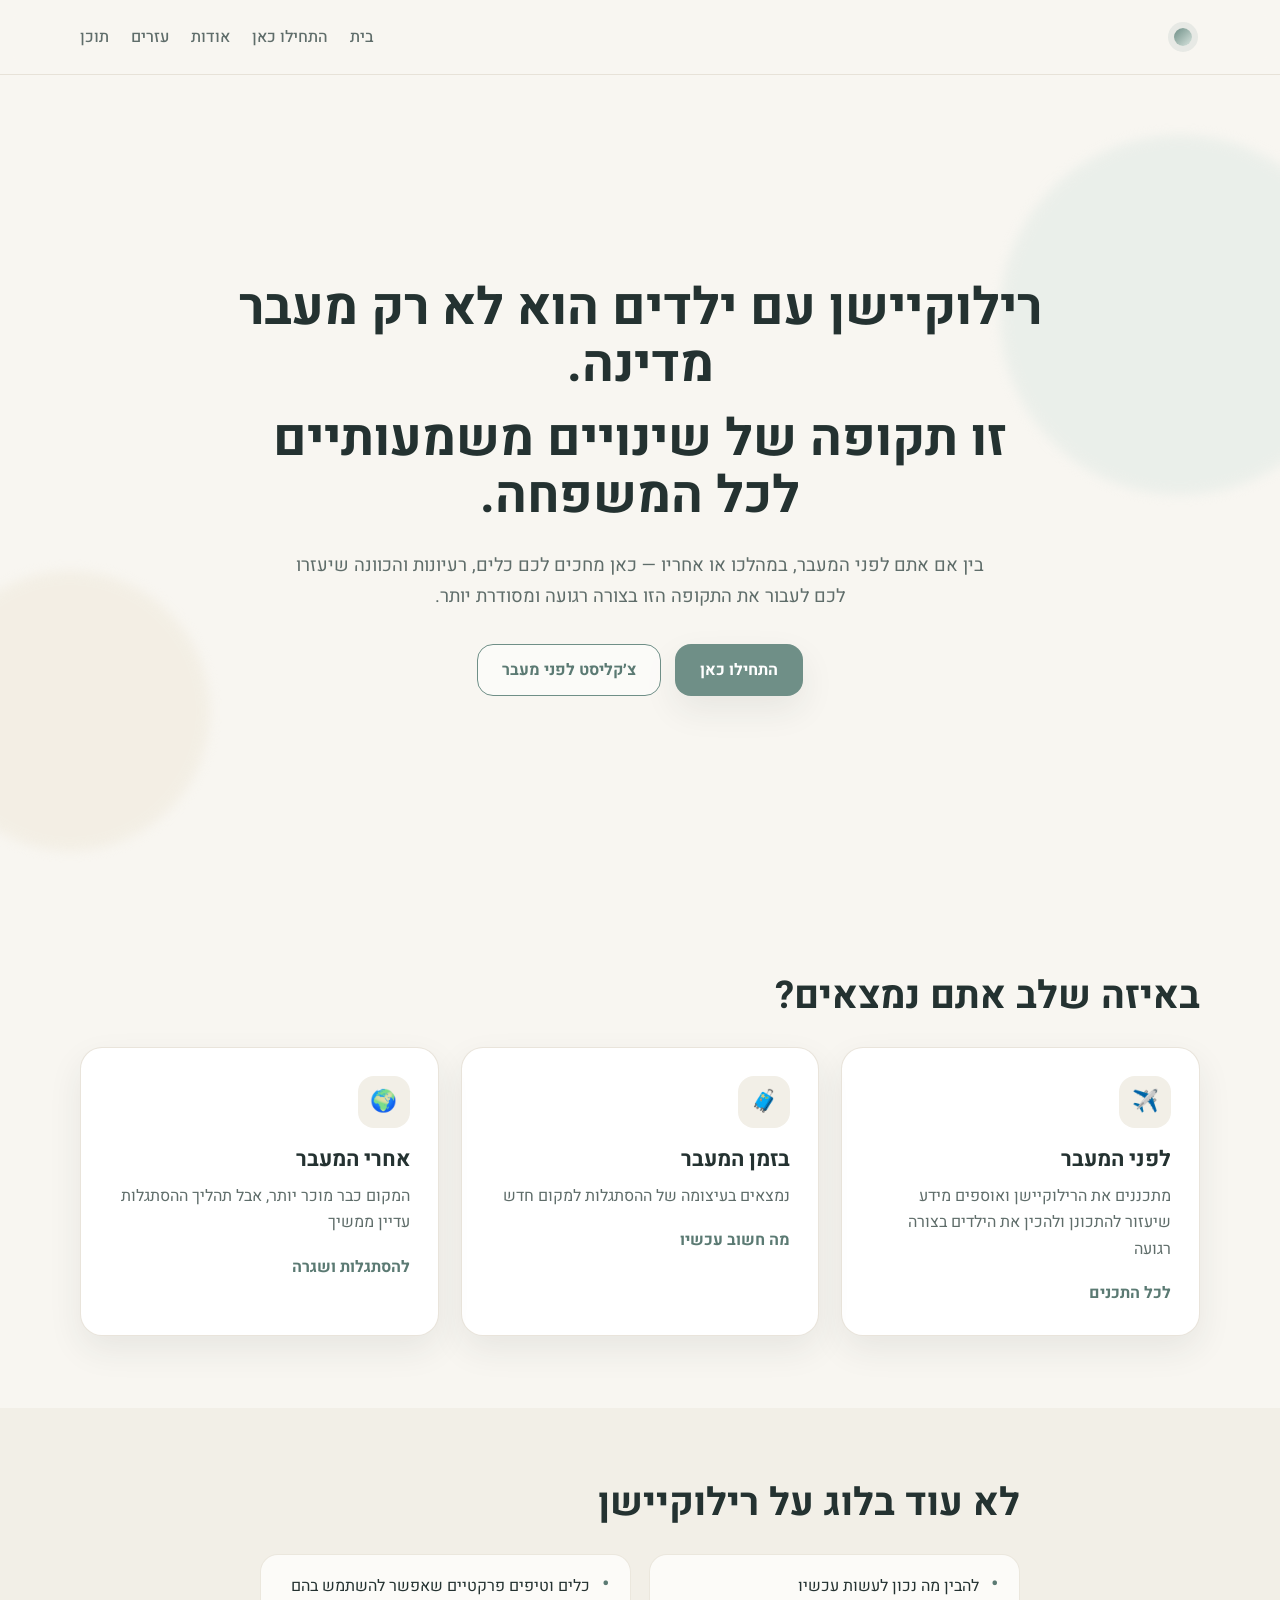
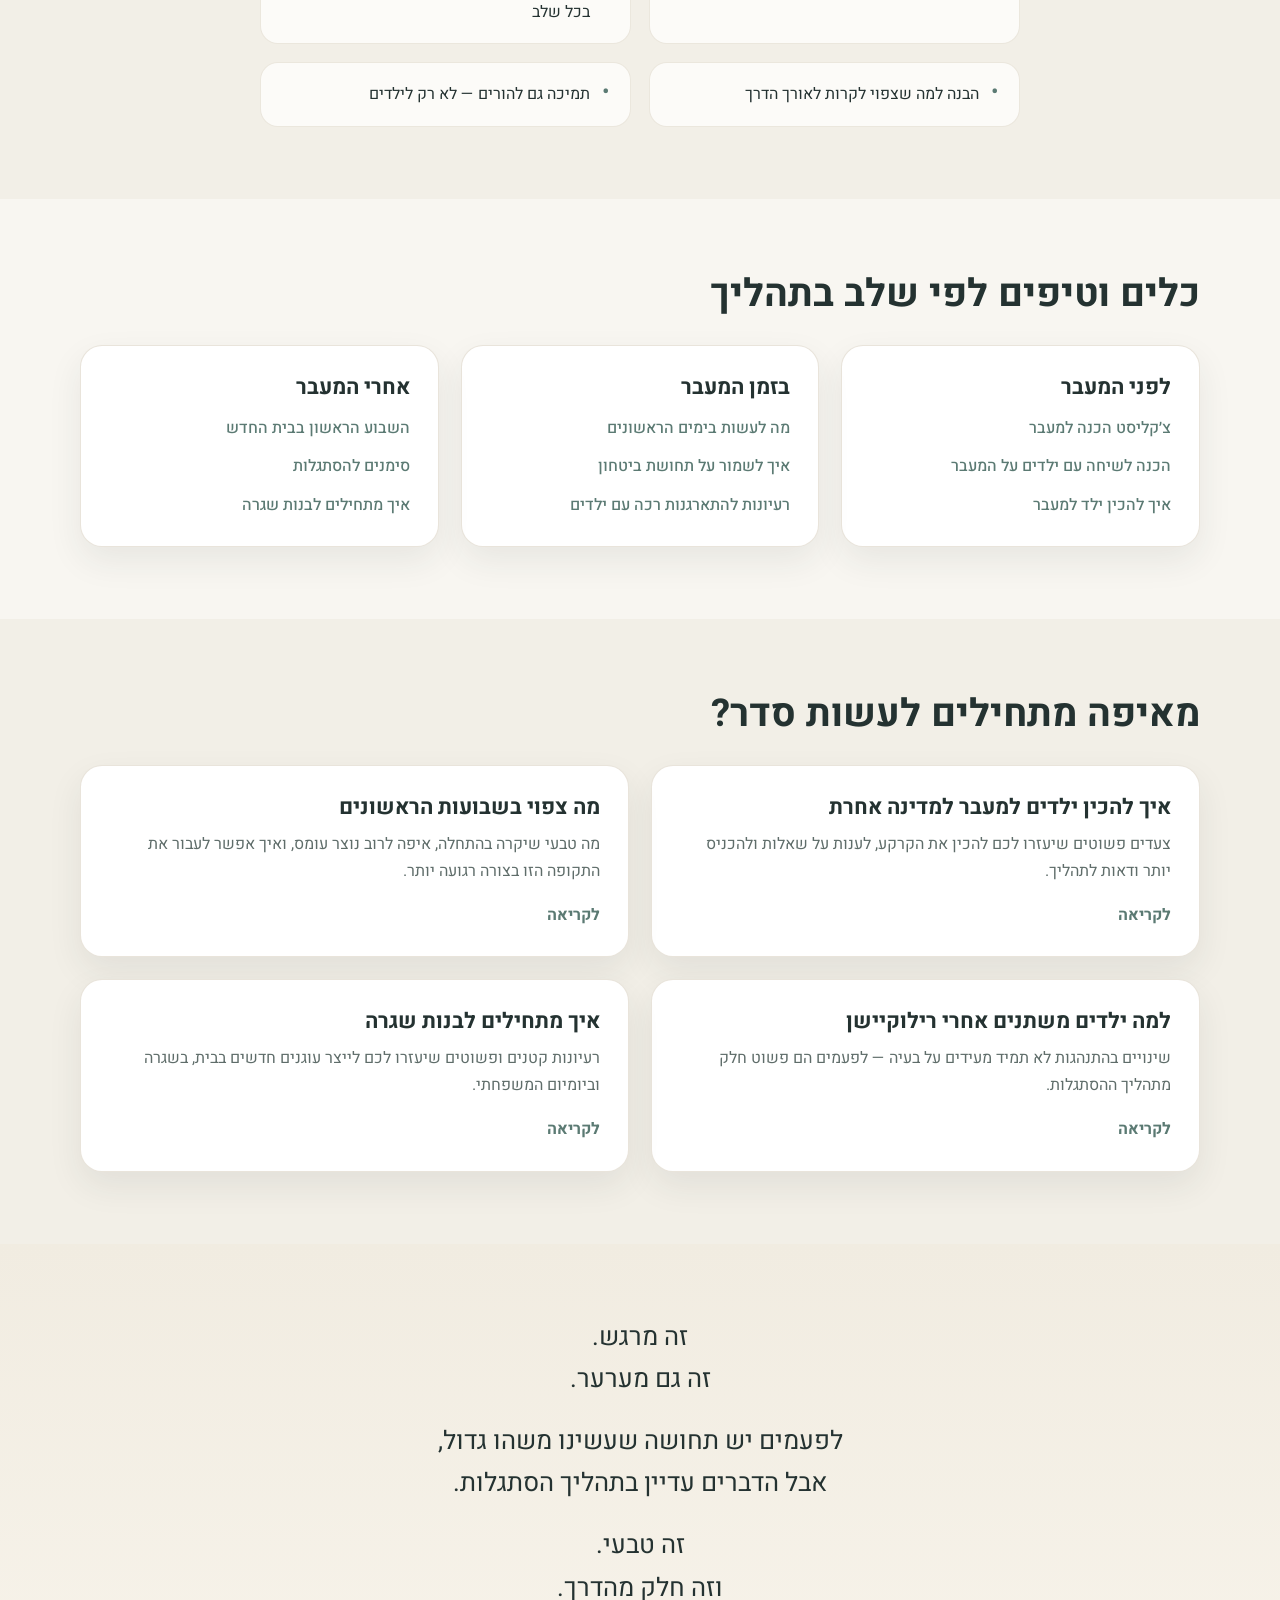
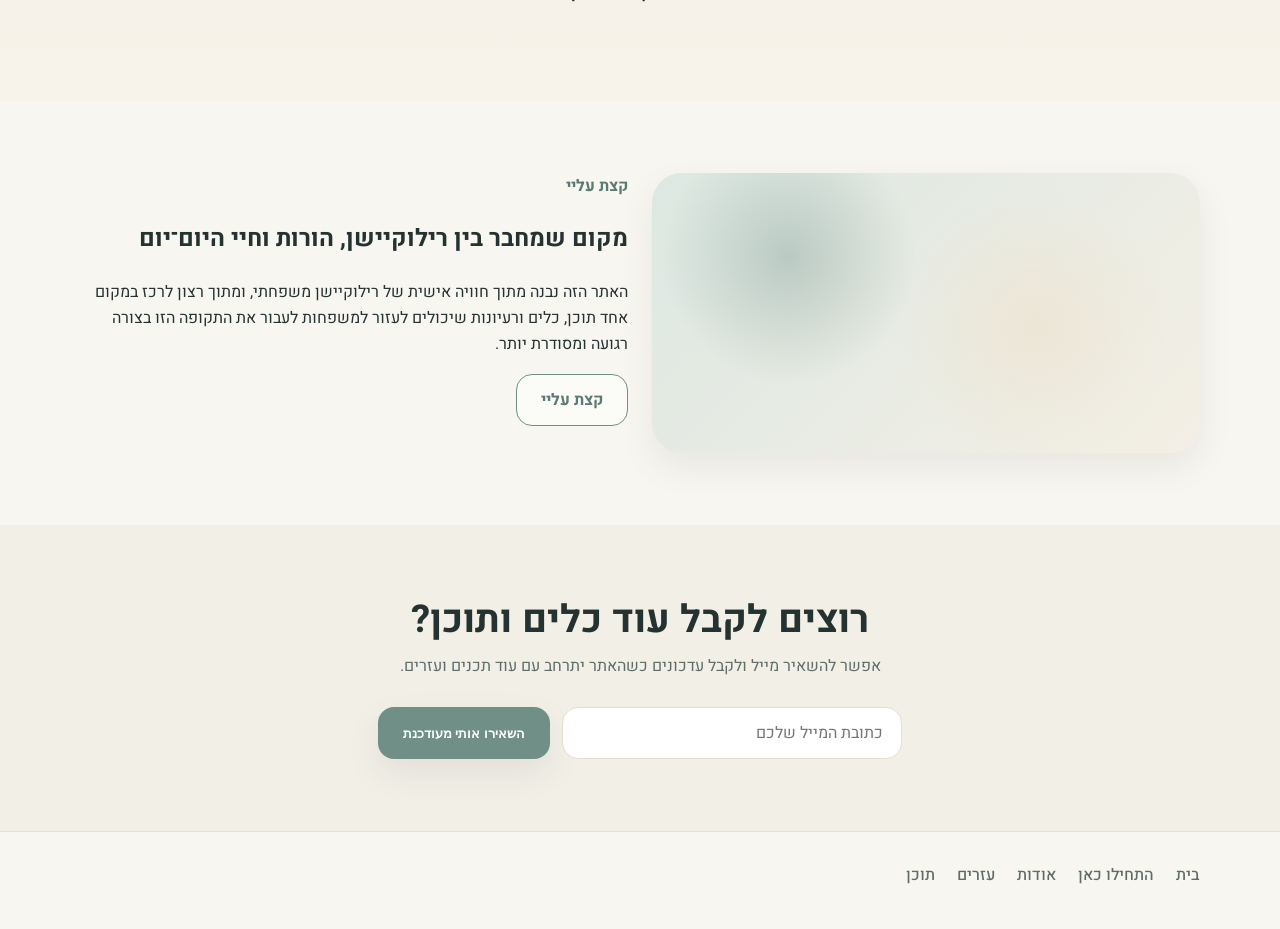
==== commit 7471db71: "Add files via upload" ====
--- a/index.html
+++ b/index.html
@@ -1,36 +1,193 @@
-<!DOCTYPE html>
+<!doctype html>
 <html lang="he" dir="rtl">
 <head>
-<meta charset="UTF-8">
-<meta name="viewport" content="width=device-width, initial-scale=1.0">
-<title>Relocation</title>
-<link rel="stylesheet" href="styles.css">
+  <meta charset="UTF-8" />
+  <meta name="viewport" content="width=device-width, initial-scale=1.0" />
+  <title>רילוקיישן עם ילדים</title>
+  <link rel="preconnect" href="https://fonts.googleapis.com">
+  <link rel="preconnect" href="https://fonts.gstatic.com" crossorigin>
+  <link href="https://fonts.googleapis.com/css2?family=Heebo:wght@300;400;500;700;800&display=swap" rel="stylesheet">
+  <link rel="stylesheet" href="styles.css" />
 </head>
 <body>
+  <header class="site-header">
+    <div class="container header-inner">
+      <a class="logo" href="index.html" aria-label="בית"><span class="brand-mark" aria-hidden="true"></span></a>
+      <nav class="main-nav" aria-label="ניווט ראשי">
+        <a href="index.html">בית</a>
+        <a href="start-here.html">התחילו כאן</a>
+        <a href="about.html">אודות</a>
+        <a href="resources.html">עזרים</a>
+        <a href="content.html">תוכן</a>
+      </nav>
+    </div>
+  </header>
 
-<header class="nav">
-<nav>
-<a href="#">בית</a>
-<a href="#">התחילו כאן</a>
-<a href="#">אודות</a>
-<a href="#">עזרים</a>
-<a href="#">תוכן</a>
-</nav>
-</header>
+  <main>
+    <section class="hero section">
+      <div class="container hero-inner">
+                <h1><span>רילוקיישן עם ילדים הוא לא רק מעבר מדינה.</span><span>זו תקופה של שינויים משמעותיים לכל המשפחה.</span></h1>
+        <p class="hero-text">בין אם אתם לפני המעבר, במהלכו או אחריו — כאן מחכים לכם כלים, רעיונות והכוונה שיעזרו לכם לעבור את התקופה הזו בצורה רגועה ומסודרת יותר.</p>
+        <div class="hero-actions">
+          <a class="btn btn-primary" href="start-here.html">התחילו כאן</a>
+          <a class="btn btn-secondary" href="resources.html">צ׳קליסט לפני מעבר</a>
+        </div>
+      </div>
+      <div class="hero-shape hero-shape-1"></div>
+      <div class="hero-shape hero-shape-2"></div>
+    </section>
 
-<section class="hero">
-<h1 class="hero-title">
-<span class="line1">רילוקיישן עם ילדים הוא לא רק מעבר מדינה.</span>
-<span class="line2">תקופה של שינויים משמעותיים לכל המשפחה.</span>
-</h1>
+    <section class="section">
+      <div class="container">
+        <div class="section-heading">
+          <h2>באיזה שלב אתם נמצאים?</h2>
+        </div>
+        <div class="cards-grid cards-3">
+          <a class="card card-clickable" href="start-here.html#before">
+            <div class="icon">✈️</div>
+            <h3>לפני המעבר</h3>
+            <p>מתכננים את הרילוקיישן ואוספים מידע שיעזור להתכונן ולהכין את הילדים בצורה רגועה</p>
+            <span class="card-link">לכל התכנים</span>
+          </a>
+          <a class="card card-clickable" href="start-here.html#during">
+            <div class="icon">🧳</div>
+            <h3>בזמן המעבר</h3>
+            <p>נמצאים בעיצומה של ההסתגלות למקום חדש</p>
+            <span class="card-link">מה חשוב עכשיו</span>
+          </a>
+          <a class="card card-clickable" href="start-here.html#after">
+            <div class="icon">🌍</div>
+            <h3>אחרי המעבר</h3>
+            <p>המקום כבר מוכר יותר, אבל תהליך ההסתגלות עדיין ממשיך</p>
+            <span class="card-link">להסתגלות ושגרה</span>
+          </a>
+        </div>
+      </div>
+    </section>
 
-<p class="sub">
-בין אם אתם לפני המעבר, במהלכו או אחריו — כאן מחכים לכם כלים, רעיונות והכוונה שיעזרו לכם לעבור את התקופה הזו בצורה רגועה ומסודרת יותר.
-</p>
+    <section class="section section-soft">
+      <div class="container narrow">
+        <div class="section-heading">
+          <h2>לא עוד בלוג על רילוקיישן</h2>
+        </div>
+        <div class="value-grid">
+          <div class="value-item"><span>•</span><p>להבין מה נכון לעשות עכשיו</p></div>
+          <div class="value-item"><span>•</span><p>כלים וטיפים פרקטיים שאפשר להשתמש בהם בכל שלב</p></div>
+          <div class="value-item"><span>•</span><p>הבנה למה שצפוי לקרות לאורך הדרך</p></div>
+          <div class="value-item"><span>•</span><p>תמיכה גם להורים — לא רק לילדים</p></div>
+        </div>
+      </div>
+    </section>
 
-<button class="primary">התחילו כאן</button>
-<button class="secondary">צ׳קליסט לפני מעבר</button>
-</section>
+    <section class="section">
+      <div class="container">
+        <div class="section-heading">
+          <h2>כלים וטיפים לפי שלב בתהליך</h2>
+        </div>
+        <div class="cards-grid cards-3">
+          <div class="card">
+            <h3>לפני המעבר</h3>
+            <ul class="link-list">
+              <li><a href="resources.html#before-checklist">צ׳קליסט הכנה למעבר</a></li>
+              <li><a href="resources.html#before-talk">הכנה לשיחה עם ילדים על המעבר</a></li>
+              <li><a href="resources.html#before-kid">איך להכין ילד למעבר</a></li>
+            </ul>
+          </div>
+          <div class="card">
+            <h3>בזמן המעבר</h3>
+            <ul class="link-list">
+              <li><a href="resources.html#during-days">מה לעשות בימים הראשונים</a></li>
+              <li><a href="resources.html#during-security">איך לשמור על תחושת ביטחון</a></li>
+              <li><a href="resources.html#during-soft">רעיונות להתארגנות רכה עם ילדים</a></li>
+            </ul>
+          </div>
+          <div class="card">
+            <h3>אחרי המעבר</h3>
+            <ul class="link-list">
+              <li><a href="resources.html#after-week">השבוע הראשון בבית החדש</a></li>
+              <li><a href="resources.html#after-signs">סימנים להסתגלות</a></li>
+              <li><a href="resources.html#after-routine">איך מתחילים לבנות שגרה</a></li>
+            </ul>
+          </div>
+        </div>
+      </div>
+    </section>
 
+    <section class="section section-soft">
+      <div class="container">
+        <div class="section-heading">
+          <h2>מאיפה מתחילים לעשות סדר?</h2>
+        </div>
+        <div class="cards-grid cards-2">
+          <article class="card article-card">
+            <h3>איך להכין ילדים למעבר למדינה אחרת</h3>
+            <p>צעדים פשוטים שיעזרו לכם להכין את הקרקע, לענות על שאלות ולהכניס יותר ודאות לתהליך.</p>
+            <a class="text-link" href="content.html">לקריאה</a>
+          </article>
+          <article class="card article-card">
+            <h3>מה צפוי בשבועות הראשונים</h3>
+            <p>מה טבעי שיקרה בהתחלה, איפה לרוב נוצר עומס, ואיך אפשר לעבור את התקופה הזו בצורה רגועה יותר.</p>
+            <a class="text-link" href="content.html">לקריאה</a>
+          </article>
+          <article class="card article-card">
+            <h3>למה ילדים משתנים אחרי רילוקיישן</h3>
+            <p>שינויים בהתנהגות לא תמיד מעידים על בעיה — לפעמים הם פשוט חלק מתהליך ההסתגלות.</p>
+            <a class="text-link" href="content.html">לקריאה</a>
+          </article>
+          <article class="card article-card">
+            <h3>איך מתחילים לבנות שגרה</h3>
+            <p>רעיונות קטנים ופשוטים שיעזרו לכם לייצר עוגנים חדשים בבית, בשגרה וביומיום המשפחתי.</p>
+            <a class="text-link" href="content.html">לקריאה</a>
+          </article>
+        </div>
+      </div>
+    </section>
+
+    <section class="section reassurance">
+      <div class="container narrow">
+        <p>זה מרגש.<br>זה גם מערער.</p>
+        <p>לפעמים יש תחושה שעשינו משהו גדול,<br>אבל הדברים עדיין בתהליך הסתגלות.</p>
+        <p>זה טבעי.<br>וזה חלק מהדרך.</p>
+      </div>
+    </section>
+
+    <section class="section">
+      <div class="container about-preview">
+        <div class="about-visual" aria-hidden="true"></div>
+        <div class="about-copy">
+          <p class="eyebrow">קצת עליי</p>
+          <h2>מקום שמחבר בין רילוקיישן, הורות וחיי היום־יום</h2>
+          <p>האתר הזה נבנה מתוך חוויה אישית של רילוקיישן משפחתי, ומתוך רצון לרכז במקום אחד תוכן, כלים ורעיונות שיכולים לעזור למשפחות לעבור את התקופה הזו בצורה רגועה ומסודרת יותר.</p>
+          <a class="btn btn-secondary" href="about.html">קצת עליי</a>
+        </div>
+      </div>
+    </section>
+
+    <section class="section section-soft join-section">
+      <div class="container narrow">
+        <div class="section-heading">
+          <h2>רוצים לקבל עוד כלים ותוכן?</h2>
+          <p>אפשר להשאיר מייל ולקבל עדכונים כשהאתר יתרחב עם עוד תכנים ועזרים.</p>
+        </div>
+        <form class="join-form">
+          <input type="email" placeholder="כתובת המייל שלכם" aria-label="כתובת המייל שלכם">
+          <button type="button" class="btn btn-primary">השאירו אותי מעודכנת</button>
+        </form>
+      </div>
+    </section>
+  </main>
+
+  <footer class="site-footer">
+    <div class="container footer-inner">
+      <p></p>
+      <nav aria-label="ניווט תחתון">
+        <a href="index.html">בית</a>
+        <a href="start-here.html">התחילו כאן</a>
+        <a href="about.html">אודות</a>
+        <a href="resources.html">עזרים</a>
+        <a href="content.html">תוכן</a>
+      </nav>
+    </div>
+  </footer>
 </body>
 </html>
--- a/styles.css
+++ b/styles.css
@@ -1,62 +1,497 @@
-body{
-font-family: Arial, sans-serif;
-margin:0;
-background:#f7f6f2;
-text-align:center;
-}
-
-.nav{
-padding:20px;
-background:#f7f6f2;
-}
-
-.nav a{
-margin:0 10px;
-text-decoration:none;
-color:#555;
-}
-
-.hero{
-padding:40px 20px;
-}
-
+@import url('https://fonts.googleapis.com/css2?family=Assistant:wght@400;500;600;700;800&family=Varela+Round&display=swap');
+
+:root {
+  --bg: #f8f6f1;
+  --surface: #ffffff;
+  --surface-soft: #f2efe7;
+  --text: #243231;
+  --muted: #5f6d6a;
+  --primary: #6f8f87;
+  --primary-dark: #5b7a73;
+  --line: #e4ded2;
+  --shadow: 0 14px 34px rgba(36, 50, 49, 0.08);
+  --radius: 22px;
+}
+* { box-sizing: border-box; }
+html { scroll-behavior: smooth; }
+body {
+  margin: 0;
+  font-family: 'Heebo', Arial, sans-serif;
+  background: var(--bg);
+  color: var(--text);
+  line-height: 1.65;
+}
+a { color: inherit; text-decoration: none; }
+.container {
+  width: min(1120px, calc(100% - 32px));
+  margin: 0 auto;
+}
+.narrow { width: min(760px, calc(100% - 32px)); }
+.section { padding: 72px 0; position: relative; }
+.section-soft { background: var(--surface-soft); }
+.section-heading { margin-bottom: 28px; }
+.section-heading h2 {
+  margin: 0 0 10px;
+  font-size: clamp(1.8rem, 3vw, 2.5rem);
+  line-height: 1.2;
+}
+.section-heading p { margin: 0; color: var(--muted); }
+.site-header {
+  position: sticky;
+  top: 0;
+  z-index: 10;
+  backdrop-filter: blur(10px);
+  background: rgba(248, 246, 241, 0.86);
+  border-bottom: 1px solid rgba(228, 222, 210, 0.8);
+}
+.header-inner, .footer-inner, .about-preview {
+  display: flex;
+  align-items: center;
+  justify-content: space-between;
+  gap: 24px;
+}
+.header-inner { min-height: 74px; }
+.logo {
+  font-weight: 800;
+  font-size: 1.05rem;
+}
+.main-nav, .site-footer nav {
+  display: flex;
+  gap: 22px;
+  flex-wrap: wrap;
+}
+.main-nav a, .site-footer a {
+  color: var(--muted);
+  font-weight: 500;
+}
+.main-nav a:hover, .site-footer a:hover, .text-link:hover, .link-list a:hover { color: var(--primary-dark); }
+.hero {
+  overflow: hidden;
+  min-height: calc(100vh - 74px);
+  display: flex;
+  align-items: center;
+}
+.hero-inner {
+  position: relative;
+  z-index: 1;
+  text-align: center;
+  padding: 72px 0;
+}
+.eyebrow {
+  margin: 0 0 12px;
+  color: var(--primary-dark);
+  font-weight: 700;
+}
+.hero h1 {
+  margin: 0;
+  font-size: clamp(2.2rem, 5vw, 4.3rem);
+  line-height: 1.15;
+}
+.hero-text {
+  margin: 24px auto 0;
+  max-width: 760px;
+  font-size: 1.15rem;
+  color: var(--muted);
+}
+.hero-actions {
+  margin-top: 32px;
+  display: flex;
+  justify-content: center;
+  gap: 14px;
+  flex-wrap: wrap;
+}
+.btn {
+  display: inline-flex;
+  align-items: center;
+  justify-content: center;
+  min-height: 52px;
+  padding: 0 24px;
+  border-radius: 16px;
+  font-weight: 700;
+  transition: 0.2s ease;
+  cursor: pointer;
+  border: 1px solid transparent;
+}
+.btn:hover { transform: translateY(-1px); }
+.btn-primary {
+  background: var(--primary);
+  color: #fff;
+  box-shadow: var(--shadow);
+}
+.btn-primary:hover { background: var(--primary-dark); }
+.btn-secondary {
+  border-color: var(--primary);
+  color: var(--primary-dark);
+  background: rgba(255,255,255,0.55);
+}
+.hero-shape {
+  position: absolute;
+  border-radius: 999px;
+  filter: blur(6px);
+  opacity: 0.45;
+}
+.hero-shape-1 {
+  width: 360px; height: 360px;
+  background: #dbe7e2;
+  top: 60px; right: -80px;
+}
+.hero-shape-2 {
+  width: 280px; height: 280px;
+  background: #ede6d6;
+  bottom: 50px; left: -70px;
+}
+.cards-grid {
+  display: grid;
+  gap: 22px;
+}
+.cards-3 { grid-template-columns: repeat(3, minmax(0, 1fr)); }
+.cards-2 { grid-template-columns: repeat(2, minmax(0, 1fr)); }
+.card {
+  background: var(--surface);
+  border: 1px solid rgba(228, 222, 210, 0.8);
+  border-radius: var(--radius);
+  padding: 28px;
+  box-shadow: var(--shadow);
+}
+.card h3 { margin: 0 0 10px; font-size: 1.35rem; line-height: 1.25; }
+.card p { margin: 0; color: var(--muted); }
+.card-clickable { transition: 0.2s ease; }
+.card-clickable:hover { transform: translateY(-3px); }
+.icon {
+  width: 52px; height: 52px;
+  display: grid; place-items: center;
+  border-radius: 16px;
+  background: var(--surface-soft);
+  font-size: 1.35rem;
+  margin-bottom: 18px;
+}
+.card-link, .text-link {
+  display: inline-block;
+  margin-top: 18px;
+  font-weight: 700;
+  color: var(--primary-dark);
+}
+.value-grid {
+  display: grid;
+  grid-template-columns: repeat(2, minmax(0, 1fr));
+  gap: 18px;
+}
+.value-item {
+  display: flex;
+  gap: 12px;
+  align-items: flex-start;
+  background: rgba(255,255,255,0.72);
+  padding: 18px 20px;
+  border-radius: 18px;
+  border: 1px solid rgba(228, 222, 210, 0.7);
+}
+.value-item span {
+  color: var(--primary-dark);
+  font-size: 1.4rem;
+  line-height: 1;
+}
+.value-item p { margin: 0; }
+.link-list {
+  list-style: none;
+  margin: 14px 0 0;
+  padding: 0;
+}
+.link-list li + li { margin-top: 12px; }
+.link-list a {
+  color: var(--primary-dark);
+  font-weight: 500;
+}
+.reassurance {
+  background: linear-gradient(180deg, #f1ece1 0%, #f7f3ea 100%);
+  text-align: center;
+}
+.reassurance p {
+  margin: 0 0 20px;
+  font-size: clamp(1.2rem, 2vw, 1.6rem);
+}
+.about-preview {
+  align-items: stretch;
+}
+.about-visual {
+  flex: 1;
+  min-height: 280px;
+  border-radius: 30px;
+  background:
+    radial-gradient(circle at 25% 30%, rgba(111,143,135,0.35), transparent 28%),
+    radial-gradient(circle at 70% 55%, rgba(237,230,214,0.95), transparent 34%),
+    linear-gradient(135deg, #dce8e2, #f4efe5);
+  box-shadow: var(--shadow);
+}
+.about-copy { flex: 1; }
+.join-section { text-align: center; }
+.join-form {
+  display: flex;
+  gap: 12px;
+  justify-content: center;
+  flex-wrap: wrap;
+  margin-top: 22px;
+}
+.join-form input {
+  min-width: min(100%, 340px);
+  min-height: 52px;
+  border-radius: 16px;
+  border: 1px solid var(--line);
+  padding: 0 18px;
+  font: inherit;
+  background: #fff;
+}
+.site-footer {
+  padding: 30px 0 40px;
+  border-top: 1px solid rgba(228, 222, 210, 0.8);
+}
+.site-footer p {
+  margin: 0;
+  color: var(--muted);
+}
+.page-hero {
+  padding: 64px 0 22px;
+}
+.page-hero h1 {
+  margin: 0 0 10px;
+  font-size: clamp(2rem, 4vw, 3.2rem);
+  line-height: 1.15;
+}
+.page-hero p { margin: 0; color: var(--muted); max-width: 760px; }
+.stage-blocks {
+  display: grid;
+  gap: 18px;
+}
+.stage-block {
+  background: var(--surface);
+  border: 1px solid rgba(228, 222, 210, 0.8);
+  border-radius: var(--radius);
+  padding: 26px;
+  box-shadow: var(--shadow);
+}
+@media (max-width: 860px) {
+  .cards-3, .cards-2, .value-grid, .about-preview { grid-template-columns: 1fr; display: grid; }
+  .header-inner, .footer-inner { flex-direction: column; align-items: flex-start; padding: 14px 0; }
+  .main-nav, .site-footer nav { gap: 14px; }
+  .hero { min-height: auto; }
+}
+@media (max-width: 640px) {
+  .section { padding: 56px 0; }
+  .card { padding: 22px; }
+  .hero h1 { font-size: 2.2rem; }
+  .hero-text { font-size: 1rem; }
+  .btn, .join-form input { width: 100%; }
+  .join-form { align-items: stretch; }
+}
+
+
+.brand-mark {
+  display:inline-block;
+  width: 18px;
+  height: 18px;
+  border-radius: 50%;
+  background: linear-gradient(135deg, var(--primary), #d9e5df);
+  box-shadow: 0 0 0 6px rgba(111,143,135,0.12);
+}
+.logo {
+  display:inline-flex;
+  align-items:center;
+  justify-content:center;
+  width: 34px;
+  height: 34px;
+}
+.main-nav {
+  justify-content: flex-start;
+}
+.hero-inner {
+  max-width: 860px;
+}
+.hero-visual {
+  margin: 0 auto 26px;
+  width: min(100%, 620px);
+  height: 160px;
+  border-radius: 32px;
+  background: linear-gradient(135deg, rgba(220,232,226,0.95), rgba(244,239,229,0.95));
+  box-shadow: var(--shadow);
+  position: relative;
+  overflow: hidden;
+}
+.hero-visual::before,
+.hero-visual::after {
+  content: "";
+  position: absolute;
+  border-radius: 999px;
+  opacity: .9;
+}
+.hero-visual::before {
+  width: 180px;
+  height: 180px;
+  background: rgba(255,255,255,0.55);
+  top: -40px;
+  right: -20px;
+}
+.hero-visual::after {
+  width: 220px;
+  height: 220px;
+  background: rgba(111,143,135,0.12);
+  left: -60px;
+  bottom: -80px;
+}
+.hero-visual-card {
+  position: absolute;
+  border-radius: 24px;
+  background: rgba(255,255,255,0.84);
+  border: 1px solid rgba(228, 222, 210, 0.8);
+}
+.hero-card-home {
+  width: 120px;
+  height: 92px;
+  right: 70px;
+  top: 36px;
+}
+.hero-card-home::before {
+  content: "⌂";
+  position: absolute;
+  inset: 0;
+  display: grid;
+  place-items: center;
+  font-size: 2rem;
+  color: var(--primary-dark);
+}
+.hero-card-path {
+  width: 200px;
+  height: 14px;
+  top: 72px;
+  right: 185px;
+  background: linear-gradient(90deg, rgba(111,143,135,0.15), rgba(111,143,135,0.45));
+  border: none;
+}
+.hero-card-heart {
+  width: 92px;
+  height: 92px;
+  left: 88px;
+  top: 34px;
+}
+.hero-card-heart::before {
+  content: "♥";
+  position: absolute;
+  inset: 0;
+  display: grid;
+  place-items: center;
+  font-size: 1.7rem;
+  color: var(--primary-dark);
+}
+.hero h1 {
+  font-size: clamp(2rem, 4vw, 3.6rem);
+  line-height: 1.12;
+  max-width: 820px;
+  margin: 0 auto;
+}
+.hero h1 span {
+  display: block;
+}
+.hero h1 span + span {
+  margin-top: 16px;
+}
+.hero-text {
+  margin-top: 26px;
+  max-width: 720px;
+}
+.site-footer p:empty { display:none; }
+
+@media (max-width: 768px) {
+  .header-inner {
+    flex-direction: column;
+    justify-content: center;
+    padding: 12px 0;
+    min-height: auto;
+  }
+  .main-nav {
+    gap: 18px;
+    justify-content: center;
+  }
+  .hero {
+    min-height: auto;
+  }
+  .hero-inner {
+    padding: 40px 0 28px;
+  }
+  .hero-visual {
+    height: 120px;
+    margin-bottom: 22px;
+  }
+  .hero-card-home { width: 86px; height: 68px; right: 30px; top: 26px; }
+  .hero-card-home::before { font-size: 1.6rem; }
+  .hero-card-path { width: 110px; right: 108px; top: 53px; }
+  .hero-card-heart { width: 68px; height: 68px; left: 28px; top: 26px; }
+  .hero-card-heart::before { font-size: 1.3rem; }
+  .hero h1 {
+    font-size: clamp(1.95rem, 8vw, 2.9rem);
+  }
+  .hero h1 span + span { margin-top: 12px; }
+}
+
+
+
+/* HERO TITLE FIX START */
 .hero-title{
-display:flex;
-flex-direction:column;
-gap:16px;
-}
-
-.line1{
-font-size:28px;
-font-weight:700;
-}
-
-.line2{
-font-size:24px;
-font-weight:500;
-}
-
-.sub{
-margin-top:20px;
-color:#666;
-}
-
-button{
-display:block;
-margin:15px auto;
-padding:15px 30px;
-border-radius:25px;
-border:none;
-font-size:16px;
-}
-
-.primary{
-background:#6e8f88;
-color:white;
-}
-
-.secondary{
-background:white;
-border:1px solid #6e8f88;
-color:#6e8f88;
-}
+  margin: 0 auto 24px;
+  max-width: 900px;
+  display: flex;
+  flex-direction: column;
+  align-items: center;
+  gap: 18px;
+  text-align: center;
+}
+
+.hero-line{
+  display: block;
+}
+
+.hero-line-1{
+  font-family: 'Assistant', sans-serif;
+  font-size: clamp(2.8rem, 5vw, 4.4rem);
+  line-height: 1.1;
+  font-weight: 800;
+  letter-spacing: -0.02em;
+}
+
+.hero-line-2{
+  font-family: 'Varela Round', 'Assistant', sans-serif;
+  font-size: clamp(2rem, 3.8vw, 3rem);
+  line-height: 1.25;
+  font-weight: 400;
+  letter-spacing: -0.01em;
+}
+
+.hero-subtitle{
+  max-width: 760px;
+  margin: 0 auto 28px;
+}
+
+@media (max-width: 768px){
+  .hero-title{
+    gap: 14px;
+    margin-bottom: 20px;
+  }
+
+  .hero-line-1{
+    font-size: 2.15rem;
+    line-height: 1.18;
+  }
+
+  .hero-line-2{
+    font-size: 1.65rem;
+    line-height: 1.35;
+  }
+}
+
+@media (max-width: 420px){
+  .hero-line-1{
+    font-size: 1.95rem;
+  }
+
+  .hero-line-2{
+    font-size: 1.5rem;
+  }
+}
+/* HERO TITLE FIX END */
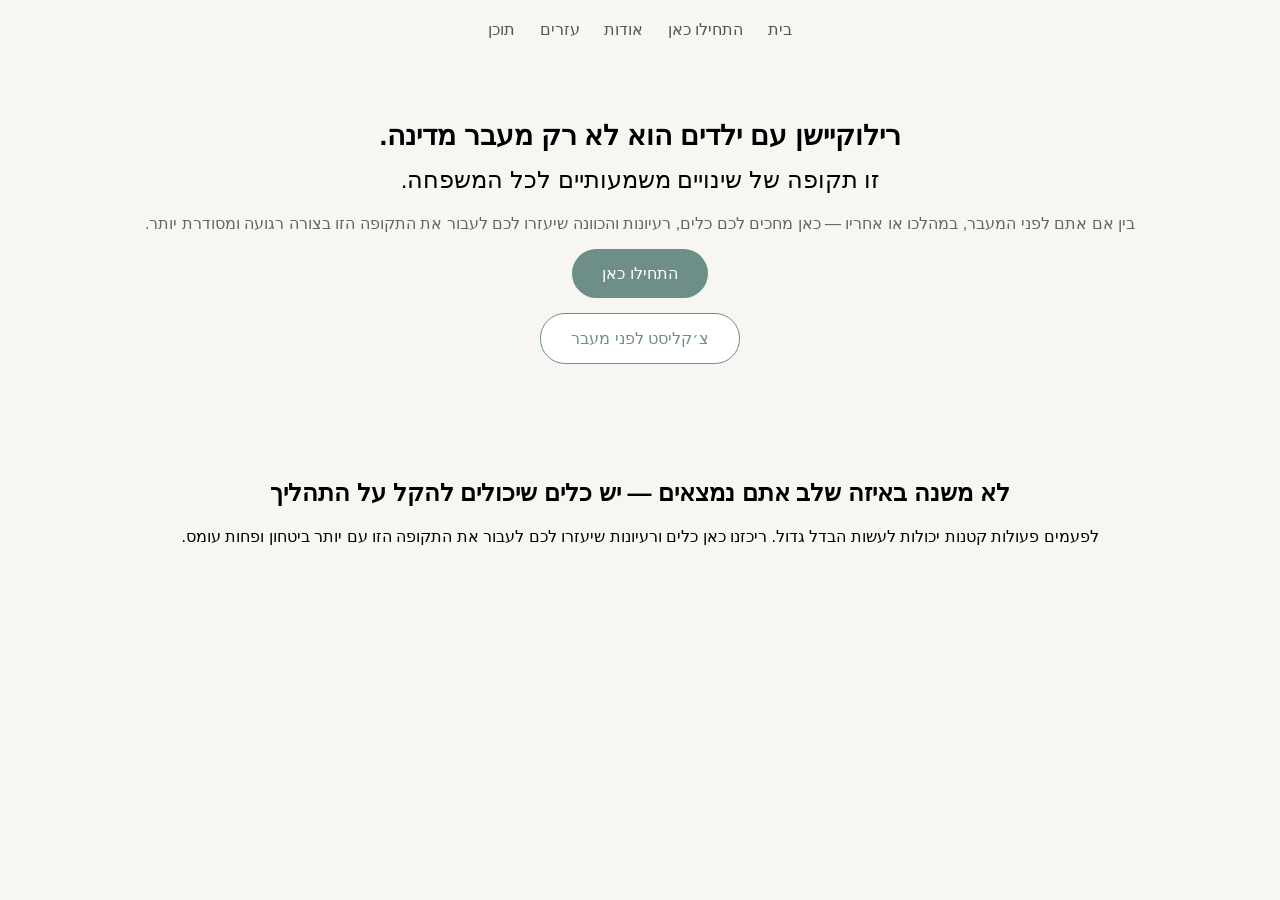
==== commit b5fd9405: "Add files via upload" ====
--- a/index.html
+++ b/index.html
@@ -1,193 +1,45 @@
-<!doctype html>
+<!DOCTYPE html>
 <html lang="he" dir="rtl">
 <head>
-  <meta charset="UTF-8" />
-  <meta name="viewport" content="width=device-width, initial-scale=1.0" />
-  <title>רילוקיישן עם ילדים</title>
-  <link rel="preconnect" href="https://fonts.googleapis.com">
-  <link rel="preconnect" href="https://fonts.gstatic.com" crossorigin>
-  <link href="https://fonts.googleapis.com/css2?family=Heebo:wght@300;400;500;700;800&display=swap" rel="stylesheet">
-  <link rel="stylesheet" href="styles.css" />
+<meta charset="UTF-8">
+<meta name="viewport" content="width=device-width, initial-scale=1.0">
+<title>Relocation</title>
+<link rel="stylesheet" href="styles.css">
 </head>
 <body>
-  <header class="site-header">
-    <div class="container header-inner">
-      <a class="logo" href="index.html" aria-label="בית"><span class="brand-mark" aria-hidden="true"></span></a>
-      <nav class="main-nav" aria-label="ניווט ראשי">
-        <a href="index.html">בית</a>
-        <a href="start-here.html">התחילו כאן</a>
-        <a href="about.html">אודות</a>
-        <a href="resources.html">עזרים</a>
-        <a href="content.html">תוכן</a>
-      </nav>
-    </div>
-  </header>
 
-  <main>
-    <section class="hero section">
-      <div class="container hero-inner">
-                <h1><span>רילוקיישן עם ילדים הוא לא רק מעבר מדינה.</span><span>זו תקופה של שינויים משמעותיים לכל המשפחה.</span></h1>
-        <p class="hero-text">בין אם אתם לפני המעבר, במהלכו או אחריו — כאן מחכים לכם כלים, רעיונות והכוונה שיעזרו לכם לעבור את התקופה הזו בצורה רגועה ומסודרת יותר.</p>
-        <div class="hero-actions">
-          <a class="btn btn-primary" href="start-here.html">התחילו כאן</a>
-          <a class="btn btn-secondary" href="resources.html">צ׳קליסט לפני מעבר</a>
-        </div>
-      </div>
-      <div class="hero-shape hero-shape-1"></div>
-      <div class="hero-shape hero-shape-2"></div>
-    </section>
+<header class="nav">
+<nav>
+<a href="#">בית</a>
+<a href="#">התחילו כאן</a>
+<a href="#">אודות</a>
+<a href="#">עזרים</a>
+<a href="#">תוכן</a>
+</nav>
+</header>
 
-    <section class="section">
-      <div class="container">
-        <div class="section-heading">
-          <h2>באיזה שלב אתם נמצאים?</h2>
-        </div>
-        <div class="cards-grid cards-3">
-          <a class="card card-clickable" href="start-here.html#before">
-            <div class="icon">✈️</div>
-            <h3>לפני המעבר</h3>
-            <p>מתכננים את הרילוקיישן ואוספים מידע שיעזור להתכונן ולהכין את הילדים בצורה רגועה</p>
-            <span class="card-link">לכל התכנים</span>
-          </a>
-          <a class="card card-clickable" href="start-here.html#during">
-            <div class="icon">🧳</div>
-            <h3>בזמן המעבר</h3>
-            <p>נמצאים בעיצומה של ההסתגלות למקום חדש</p>
-            <span class="card-link">מה חשוב עכשיו</span>
-          </a>
-          <a class="card card-clickable" href="start-here.html#after">
-            <div class="icon">🌍</div>
-            <h3>אחרי המעבר</h3>
-            <p>המקום כבר מוכר יותר, אבל תהליך ההסתגלות עדיין ממשיך</p>
-            <span class="card-link">להסתגלות ושגרה</span>
-          </a>
-        </div>
-      </div>
-    </section>
+<section class="hero">
+<h1 class="hero-title">
+<span class="line1">רילוקיישן עם ילדים הוא לא רק מעבר מדינה.</span>
+<span class="line2">זו תקופה של שינויים משמעותיים לכל המשפחה.</span>
+</h1>
 
-    <section class="section section-soft">
-      <div class="container narrow">
-        <div class="section-heading">
-          <h2>לא עוד בלוג על רילוקיישן</h2>
-        </div>
-        <div class="value-grid">
-          <div class="value-item"><span>•</span><p>להבין מה נכון לעשות עכשיו</p></div>
-          <div class="value-item"><span>•</span><p>כלים וטיפים פרקטיים שאפשר להשתמש בהם בכל שלב</p></div>
-          <div class="value-item"><span>•</span><p>הבנה למה שצפוי לקרות לאורך הדרך</p></div>
-          <div class="value-item"><span>•</span><p>תמיכה גם להורים — לא רק לילדים</p></div>
-        </div>
-      </div>
-    </section>
+<p class="sub">
+בין אם אתם לפני המעבר, במהלכו או אחריו — כאן מחכים לכם כלים, רעיונות והכוונה שיעזרו לכם לעבור את התקופה הזו בצורה רגועה ומסודרת יותר.
+</p>
 
-    <section class="section">
-      <div class="container">
-        <div class="section-heading">
-          <h2>כלים וטיפים לפי שלב בתהליך</h2>
-        </div>
-        <div class="cards-grid cards-3">
-          <div class="card">
-            <h3>לפני המעבר</h3>
-            <ul class="link-list">
-              <li><a href="resources.html#before-checklist">צ׳קליסט הכנה למעבר</a></li>
-              <li><a href="resources.html#before-talk">הכנה לשיחה עם ילדים על המעבר</a></li>
-              <li><a href="resources.html#before-kid">איך להכין ילד למעבר</a></li>
-            </ul>
-          </div>
-          <div class="card">
-            <h3>בזמן המעבר</h3>
-            <ul class="link-list">
-              <li><a href="resources.html#during-days">מה לעשות בימים הראשונים</a></li>
-              <li><a href="resources.html#during-security">איך לשמור על תחושת ביטחון</a></li>
-              <li><a href="resources.html#during-soft">רעיונות להתארגנות רכה עם ילדים</a></li>
-            </ul>
-          </div>
-          <div class="card">
-            <h3>אחרי המעבר</h3>
-            <ul class="link-list">
-              <li><a href="resources.html#after-week">השבוע הראשון בבית החדש</a></li>
-              <li><a href="resources.html#after-signs">סימנים להסתגלות</a></li>
-              <li><a href="resources.html#after-routine">איך מתחילים לבנות שגרה</a></li>
-            </ul>
-          </div>
-        </div>
-      </div>
-    </section>
+<button class="primary">התחילו כאן</button>
+<button class="secondary">צ׳קליסט לפני מעבר</button>
+</section>
 
-    <section class="section section-soft">
-      <div class="container">
-        <div class="section-heading">
-          <h2>מאיפה מתחילים לעשות סדר?</h2>
-        </div>
-        <div class="cards-grid cards-2">
-          <article class="card article-card">
-            <h3>איך להכין ילדים למעבר למדינה אחרת</h3>
-            <p>צעדים פשוטים שיעזרו לכם להכין את הקרקע, לענות על שאלות ולהכניס יותר ודאות לתהליך.</p>
-            <a class="text-link" href="content.html">לקריאה</a>
-          </article>
-          <article class="card article-card">
-            <h3>מה צפוי בשבועות הראשונים</h3>
-            <p>מה טבעי שיקרה בהתחלה, איפה לרוב נוצר עומס, ואיך אפשר לעבור את התקופה הזו בצורה רגועה יותר.</p>
-            <a class="text-link" href="content.html">לקריאה</a>
-          </article>
-          <article class="card article-card">
-            <h3>למה ילדים משתנים אחרי רילוקיישן</h3>
-            <p>שינויים בהתנהגות לא תמיד מעידים על בעיה — לפעמים הם פשוט חלק מתהליך ההסתגלות.</p>
-            <a class="text-link" href="content.html">לקריאה</a>
-          </article>
-          <article class="card article-card">
-            <h3>איך מתחילים לבנות שגרה</h3>
-            <p>רעיונות קטנים ופשוטים שיעזרו לכם לייצר עוגנים חדשים בבית, בשגרה וביומיום המשפחתי.</p>
-            <a class="text-link" href="content.html">לקריאה</a>
-          </article>
-        </div>
-      </div>
-    </section>
+<section class="start">
+<h2>לא משנה באיזה שלב אתם נמצאים — יש כלים שיכולים להקל על התהליך</h2>
 
-    <section class="section reassurance">
-      <div class="container narrow">
-        <p>זה מרגש.<br>זה גם מערער.</p>
-        <p>לפעמים יש תחושה שעשינו משהו גדול,<br>אבל הדברים עדיין בתהליך הסתגלות.</p>
-        <p>זה טבעי.<br>וזה חלק מהדרך.</p>
-      </div>
-    </section>
+<p>
+לפעמים פעולות קטנות יכולות לעשות הבדל גדול. ריכזנו כאן כלים ורעיונות שיעזרו לכם לעבור את התקופה הזו עם יותר ביטחון ופחות עומס.
+</p>
 
-    <section class="section">
-      <div class="container about-preview">
-        <div class="about-visual" aria-hidden="true"></div>
-        <div class="about-copy">
-          <p class="eyebrow">קצת עליי</p>
-          <h2>מקום שמחבר בין רילוקיישן, הורות וחיי היום־יום</h2>
-          <p>האתר הזה נבנה מתוך חוויה אישית של רילוקיישן משפחתי, ומתוך רצון לרכז במקום אחד תוכן, כלים ורעיונות שיכולים לעזור למשפחות לעבור את התקופה הזו בצורה רגועה ומסודרת יותר.</p>
-          <a class="btn btn-secondary" href="about.html">קצת עליי</a>
-        </div>
-      </div>
-    </section>
+</section>
 
-    <section class="section section-soft join-section">
-      <div class="container narrow">
-        <div class="section-heading">
-          <h2>רוצים לקבל עוד כלים ותוכן?</h2>
-          <p>אפשר להשאיר מייל ולקבל עדכונים כשהאתר יתרחב עם עוד תכנים ועזרים.</p>
-        </div>
-        <form class="join-form">
-          <input type="email" placeholder="כתובת המייל שלכם" aria-label="כתובת המייל שלכם">
-          <button type="button" class="btn btn-primary">השאירו אותי מעודכנת</button>
-        </form>
-      </div>
-    </section>
-  </main>
-
-  <footer class="site-footer">
-    <div class="container footer-inner">
-      <p></p>
-      <nav aria-label="ניווט תחתון">
-        <a href="index.html">בית</a>
-        <a href="start-here.html">התחילו כאן</a>
-        <a href="about.html">אודות</a>
-        <a href="resources.html">עזרים</a>
-        <a href="content.html">תוכן</a>
-      </nav>
-    </div>
-  </footer>
 </body>
 </html>
--- a/styles.css
+++ b/styles.css
@@ -1,497 +1,66 @@
-@import url('https://fonts.googleapis.com/css2?family=Assistant:wght@400;500;600;700;800&family=Varela+Round&display=swap');
-
-:root {
-  --bg: #f8f6f1;
-  --surface: #ffffff;
-  --surface-soft: #f2efe7;
-  --text: #243231;
-  --muted: #5f6d6a;
-  --primary: #6f8f87;
-  --primary-dark: #5b7a73;
-  --line: #e4ded2;
-  --shadow: 0 14px 34px rgba(36, 50, 49, 0.08);
-  --radius: 22px;
-}
-* { box-sizing: border-box; }
-html { scroll-behavior: smooth; }
-body {
-  margin: 0;
-  font-family: 'Heebo', Arial, sans-serif;
-  background: var(--bg);
-  color: var(--text);
-  line-height: 1.65;
-}
-a { color: inherit; text-decoration: none; }
-.container {
-  width: min(1120px, calc(100% - 32px));
-  margin: 0 auto;
-}
-.narrow { width: min(760px, calc(100% - 32px)); }
-.section { padding: 72px 0; position: relative; }
-.section-soft { background: var(--surface-soft); }
-.section-heading { margin-bottom: 28px; }
-.section-heading h2 {
-  margin: 0 0 10px;
-  font-size: clamp(1.8rem, 3vw, 2.5rem);
-  line-height: 1.2;
-}
-.section-heading p { margin: 0; color: var(--muted); }
-.site-header {
-  position: sticky;
-  top: 0;
-  z-index: 10;
-  backdrop-filter: blur(10px);
-  background: rgba(248, 246, 241, 0.86);
-  border-bottom: 1px solid rgba(228, 222, 210, 0.8);
-}
-.header-inner, .footer-inner, .about-preview {
-  display: flex;
-  align-items: center;
-  justify-content: space-between;
-  gap: 24px;
-}
-.header-inner { min-height: 74px; }
-.logo {
-  font-weight: 800;
-  font-size: 1.05rem;
-}
-.main-nav, .site-footer nav {
-  display: flex;
-  gap: 22px;
-  flex-wrap: wrap;
-}
-.main-nav a, .site-footer a {
-  color: var(--muted);
-  font-weight: 500;
-}
-.main-nav a:hover, .site-footer a:hover, .text-link:hover, .link-list a:hover { color: var(--primary-dark); }
-.hero {
-  overflow: hidden;
-  min-height: calc(100vh - 74px);
-  display: flex;
-  align-items: center;
-}
-.hero-inner {
-  position: relative;
-  z-index: 1;
-  text-align: center;
-  padding: 72px 0;
-}
-.eyebrow {
-  margin: 0 0 12px;
-  color: var(--primary-dark);
-  font-weight: 700;
-}
-.hero h1 {
-  margin: 0;
-  font-size: clamp(2.2rem, 5vw, 4.3rem);
-  line-height: 1.15;
-}
-.hero-text {
-  margin: 24px auto 0;
-  max-width: 760px;
-  font-size: 1.15rem;
-  color: var(--muted);
-}
-.hero-actions {
-  margin-top: 32px;
-  display: flex;
-  justify-content: center;
-  gap: 14px;
-  flex-wrap: wrap;
-}
-.btn {
-  display: inline-flex;
-  align-items: center;
-  justify-content: center;
-  min-height: 52px;
-  padding: 0 24px;
-  border-radius: 16px;
-  font-weight: 700;
-  transition: 0.2s ease;
-  cursor: pointer;
-  border: 1px solid transparent;
-}
-.btn:hover { transform: translateY(-1px); }
-.btn-primary {
-  background: var(--primary);
-  color: #fff;
-  box-shadow: var(--shadow);
-}
-.btn-primary:hover { background: var(--primary-dark); }
-.btn-secondary {
-  border-color: var(--primary);
-  color: var(--primary-dark);
-  background: rgba(255,255,255,0.55);
-}
-.hero-shape {
-  position: absolute;
-  border-radius: 999px;
-  filter: blur(6px);
-  opacity: 0.45;
-}
-.hero-shape-1 {
-  width: 360px; height: 360px;
-  background: #dbe7e2;
-  top: 60px; right: -80px;
-}
-.hero-shape-2 {
-  width: 280px; height: 280px;
-  background: #ede6d6;
-  bottom: 50px; left: -70px;
-}
-.cards-grid {
-  display: grid;
-  gap: 22px;
-}
-.cards-3 { grid-template-columns: repeat(3, minmax(0, 1fr)); }
-.cards-2 { grid-template-columns: repeat(2, minmax(0, 1fr)); }
-.card {
-  background: var(--surface);
-  border: 1px solid rgba(228, 222, 210, 0.8);
-  border-radius: var(--radius);
-  padding: 28px;
-  box-shadow: var(--shadow);
-}
-.card h3 { margin: 0 0 10px; font-size: 1.35rem; line-height: 1.25; }
-.card p { margin: 0; color: var(--muted); }
-.card-clickable { transition: 0.2s ease; }
-.card-clickable:hover { transform: translateY(-3px); }
-.icon {
-  width: 52px; height: 52px;
-  display: grid; place-items: center;
-  border-radius: 16px;
-  background: var(--surface-soft);
-  font-size: 1.35rem;
-  margin-bottom: 18px;
-}
-.card-link, .text-link {
-  display: inline-block;
-  margin-top: 18px;
-  font-weight: 700;
-  color: var(--primary-dark);
-}
-.value-grid {
-  display: grid;
-  grid-template-columns: repeat(2, minmax(0, 1fr));
-  gap: 18px;
-}
-.value-item {
-  display: flex;
-  gap: 12px;
-  align-items: flex-start;
-  background: rgba(255,255,255,0.72);
-  padding: 18px 20px;
-  border-radius: 18px;
-  border: 1px solid rgba(228, 222, 210, 0.7);
-}
-.value-item span {
-  color: var(--primary-dark);
-  font-size: 1.4rem;
-  line-height: 1;
-}
-.value-item p { margin: 0; }
-.link-list {
-  list-style: none;
-  margin: 14px 0 0;
-  padding: 0;
-}
-.link-list li + li { margin-top: 12px; }
-.link-list a {
-  color: var(--primary-dark);
-  font-weight: 500;
-}
-.reassurance {
-  background: linear-gradient(180deg, #f1ece1 0%, #f7f3ea 100%);
-  text-align: center;
-}
-.reassurance p {
-  margin: 0 0 20px;
-  font-size: clamp(1.2rem, 2vw, 1.6rem);
-}
-.about-preview {
-  align-items: stretch;
-}
-.about-visual {
-  flex: 1;
-  min-height: 280px;
-  border-radius: 30px;
-  background:
-    radial-gradient(circle at 25% 30%, rgba(111,143,135,0.35), transparent 28%),
-    radial-gradient(circle at 70% 55%, rgba(237,230,214,0.95), transparent 34%),
-    linear-gradient(135deg, #dce8e2, #f4efe5);
-  box-shadow: var(--shadow);
-}
-.about-copy { flex: 1; }
-.join-section { text-align: center; }
-.join-form {
-  display: flex;
-  gap: 12px;
-  justify-content: center;
-  flex-wrap: wrap;
-  margin-top: 22px;
-}
-.join-form input {
-  min-width: min(100%, 340px);
-  min-height: 52px;
-  border-radius: 16px;
-  border: 1px solid var(--line);
-  padding: 0 18px;
-  font: inherit;
-  background: #fff;
-}
-.site-footer {
-  padding: 30px 0 40px;
-  border-top: 1px solid rgba(228, 222, 210, 0.8);
-}
-.site-footer p {
-  margin: 0;
-  color: var(--muted);
-}
-.page-hero {
-  padding: 64px 0 22px;
-}
-.page-hero h1 {
-  margin: 0 0 10px;
-  font-size: clamp(2rem, 4vw, 3.2rem);
-  line-height: 1.15;
-}
-.page-hero p { margin: 0; color: var(--muted); max-width: 760px; }
-.stage-blocks {
-  display: grid;
-  gap: 18px;
-}
-.stage-block {
-  background: var(--surface);
-  border: 1px solid rgba(228, 222, 210, 0.8);
-  border-radius: var(--radius);
-  padding: 26px;
-  box-shadow: var(--shadow);
-}
-@media (max-width: 860px) {
-  .cards-3, .cards-2, .value-grid, .about-preview { grid-template-columns: 1fr; display: grid; }
-  .header-inner, .footer-inner { flex-direction: column; align-items: flex-start; padding: 14px 0; }
-  .main-nav, .site-footer nav { gap: 14px; }
-  .hero { min-height: auto; }
-}
-@media (max-width: 640px) {
-  .section { padding: 56px 0; }
-  .card { padding: 22px; }
-  .hero h1 { font-size: 2.2rem; }
-  .hero-text { font-size: 1rem; }
-  .btn, .join-form input { width: 100%; }
-  .join-form { align-items: stretch; }
+body{
+font-family: Arial, sans-serif;
+margin:0;
+background:#f7f6f2;
+text-align:center;
 }
 
-
-.brand-mark {
-  display:inline-block;
-  width: 18px;
-  height: 18px;
-  border-radius: 50%;
-  background: linear-gradient(135deg, var(--primary), #d9e5df);
-  box-shadow: 0 0 0 6px rgba(111,143,135,0.12);
-}
-.logo {
-  display:inline-flex;
-  align-items:center;
-  justify-content:center;
-  width: 34px;
-  height: 34px;
-}
-.main-nav {
-  justify-content: flex-start;
-}
-.hero-inner {
-  max-width: 860px;
-}
-.hero-visual {
-  margin: 0 auto 26px;
-  width: min(100%, 620px);
-  height: 160px;
-  border-radius: 32px;
-  background: linear-gradient(135deg, rgba(220,232,226,0.95), rgba(244,239,229,0.95));
-  box-shadow: var(--shadow);
-  position: relative;
-  overflow: hidden;
-}
-.hero-visual::before,
-.hero-visual::after {
-  content: "";
-  position: absolute;
-  border-radius: 999px;
-  opacity: .9;
-}
-.hero-visual::before {
-  width: 180px;
-  height: 180px;
-  background: rgba(255,255,255,0.55);
-  top: -40px;
-  right: -20px;
-}
-.hero-visual::after {
-  width: 220px;
-  height: 220px;
-  background: rgba(111,143,135,0.12);
-  left: -60px;
-  bottom: -80px;
-}
-.hero-visual-card {
-  position: absolute;
-  border-radius: 24px;
-  background: rgba(255,255,255,0.84);
-  border: 1px solid rgba(228, 222, 210, 0.8);
-}
-.hero-card-home {
-  width: 120px;
-  height: 92px;
-  right: 70px;
-  top: 36px;
-}
-.hero-card-home::before {
-  content: "⌂";
-  position: absolute;
-  inset: 0;
-  display: grid;
-  place-items: center;
-  font-size: 2rem;
-  color: var(--primary-dark);
-}
-.hero-card-path {
-  width: 200px;
-  height: 14px;
-  top: 72px;
-  right: 185px;
-  background: linear-gradient(90deg, rgba(111,143,135,0.15), rgba(111,143,135,0.45));
-  border: none;
-}
-.hero-card-heart {
-  width: 92px;
-  height: 92px;
-  left: 88px;
-  top: 34px;
-}
-.hero-card-heart::before {
-  content: "♥";
-  position: absolute;
-  inset: 0;
-  display: grid;
-  place-items: center;
-  font-size: 1.7rem;
-  color: var(--primary-dark);
-}
-.hero h1 {
-  font-size: clamp(2rem, 4vw, 3.6rem);
-  line-height: 1.12;
-  max-width: 820px;
-  margin: 0 auto;
-}
-.hero h1 span {
-  display: block;
-}
-.hero h1 span + span {
-  margin-top: 16px;
-}
-.hero-text {
-  margin-top: 26px;
-  max-width: 720px;
-}
-.site-footer p:empty { display:none; }
-
-@media (max-width: 768px) {
-  .header-inner {
-    flex-direction: column;
-    justify-content: center;
-    padding: 12px 0;
-    min-height: auto;
-  }
-  .main-nav {
-    gap: 18px;
-    justify-content: center;
-  }
-  .hero {
-    min-height: auto;
-  }
-  .hero-inner {
-    padding: 40px 0 28px;
-  }
-  .hero-visual {
-    height: 120px;
-    margin-bottom: 22px;
-  }
-  .hero-card-home { width: 86px; height: 68px; right: 30px; top: 26px; }
-  .hero-card-home::before { font-size: 1.6rem; }
-  .hero-card-path { width: 110px; right: 108px; top: 53px; }
-  .hero-card-heart { width: 68px; height: 68px; left: 28px; top: 26px; }
-  .hero-card-heart::before { font-size: 1.3rem; }
-  .hero h1 {
-    font-size: clamp(1.95rem, 8vw, 2.9rem);
-  }
-  .hero h1 span + span { margin-top: 12px; }
+.nav{
+padding:20px;
+background:#f7f6f2;
 }
 
-
-
-/* HERO TITLE FIX START */
-.hero-title{
-  margin: 0 auto 24px;
-  max-width: 900px;
-  display: flex;
-  flex-direction: column;
-  align-items: center;
-  gap: 18px;
-  text-align: center;
+.nav a{
+margin:0 10px;
+text-decoration:none;
+color:#555;
 }
 
-.hero-line{
-  display: block;
+.hero{
+padding:40px 20px;
 }
 
-.hero-line-1{
-  font-family: 'Assistant', sans-serif;
-  font-size: clamp(2.8rem, 5vw, 4.4rem);
-  line-height: 1.1;
-  font-weight: 800;
-  letter-spacing: -0.02em;
+.hero-title{
+display:flex;
+flex-direction:column;
+gap:14px;
 }
 
-.hero-line-2{
-  font-family: 'Varela Round', 'Assistant', sans-serif;
-  font-size: clamp(2rem, 3.8vw, 3rem);
-  line-height: 1.25;
-  font-weight: 400;
-  letter-spacing: -0.01em;
+.line1{
+font-size:28px;
+font-weight:700;
 }
 
-.hero-subtitle{
-  max-width: 760px;
-  margin: 0 auto 28px;
+.line2{
+font-size:24px;
+font-weight:500;
 }
 
-@media (max-width: 768px){
-  .hero-title{
-    gap: 14px;
-    margin-bottom: 20px;
-  }
-
-  .hero-line-1{
-    font-size: 2.15rem;
-    line-height: 1.18;
-  }
-
-  .hero-line-2{
-    font-size: 1.65rem;
-    line-height: 1.35;
-  }
+.sub{
+margin-top:20px;
+color:#666;
 }
 
-@media (max-width: 420px){
-  .hero-line-1{
-    font-size: 1.95rem;
-  }
+button{
+display:block;
+margin:15px auto;
+padding:15px 30px;
+border-radius:25px;
+border:none;
+font-size:16px;
+}
 
-  .hero-line-2{
-    font-size: 1.5rem;
-  }
+.primary{
+background:#6e8f88;
+color:white;
 }
-/* HERO TITLE FIX END */
+
+.secondary{
+background:white;
+border:1px solid #6e8f88;
+color:#6e8f88;
+}
+
+.start{
+padding:40px 20px;
+}
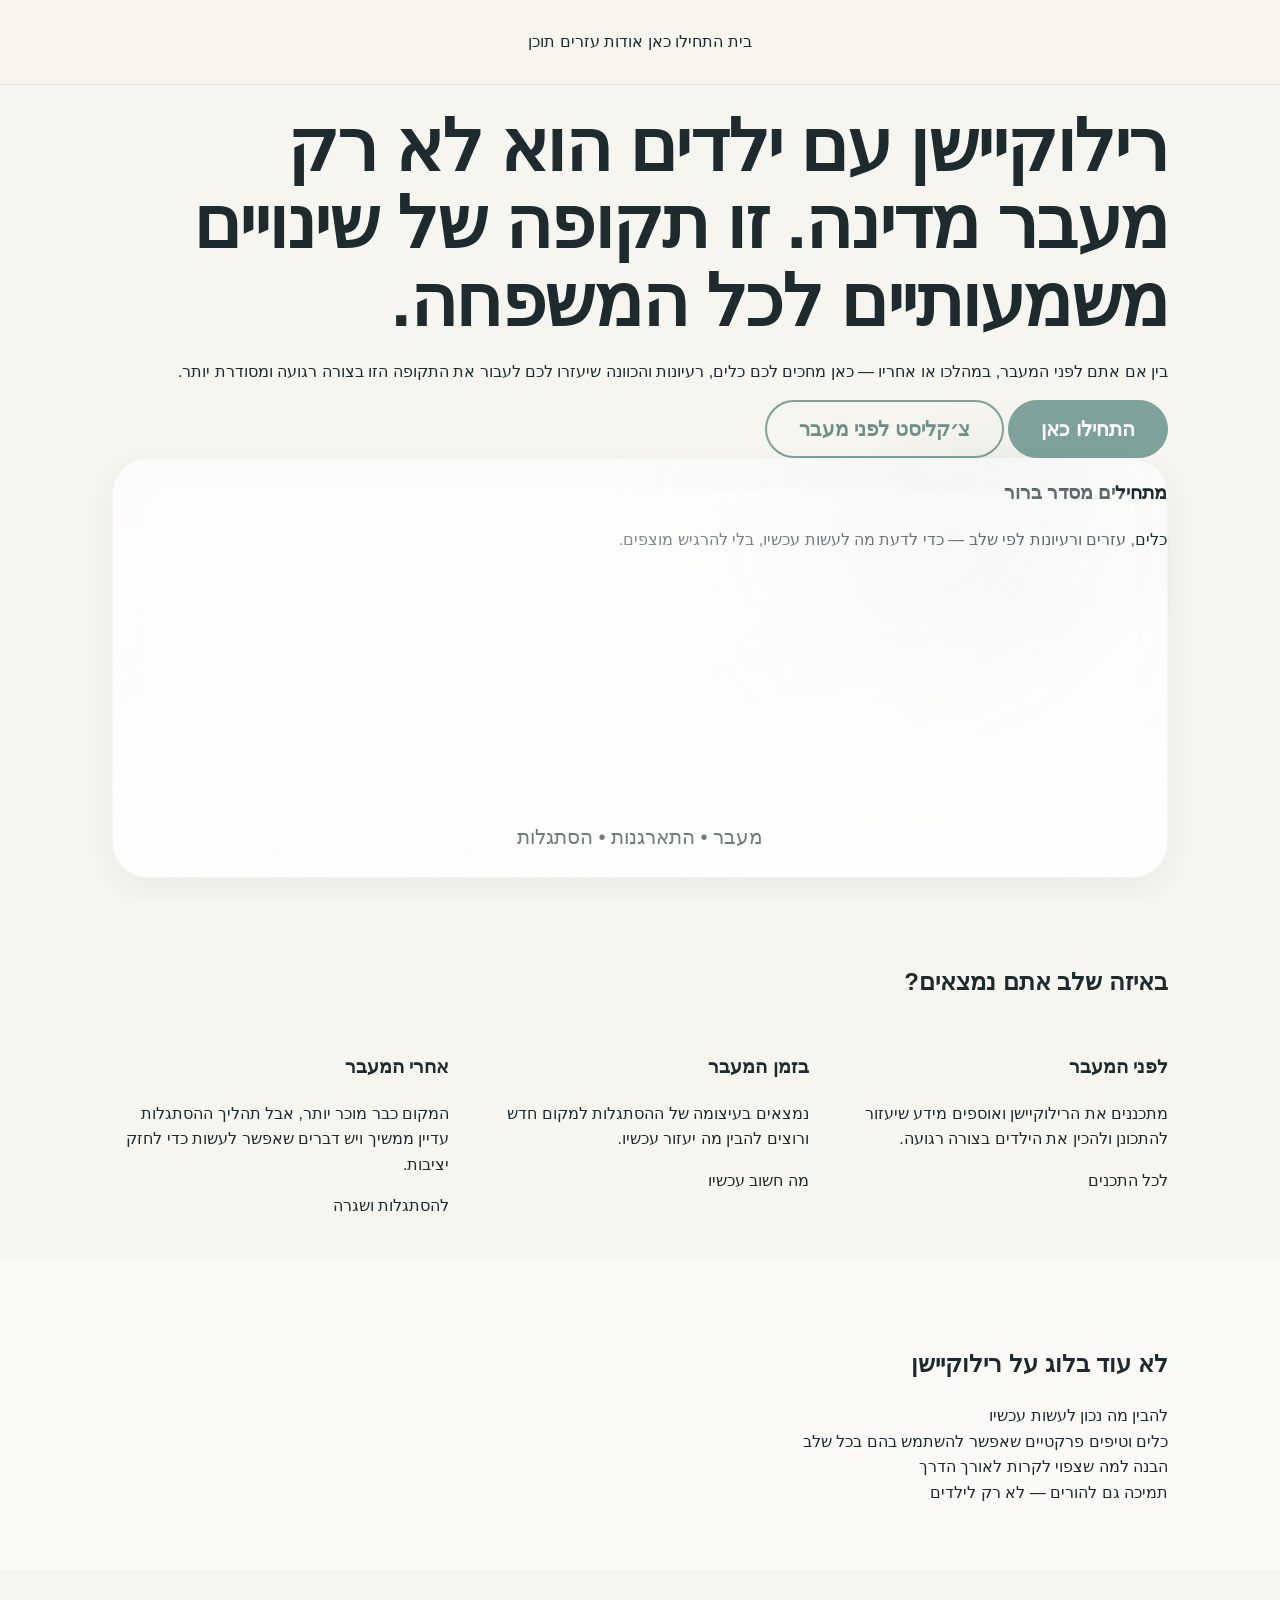
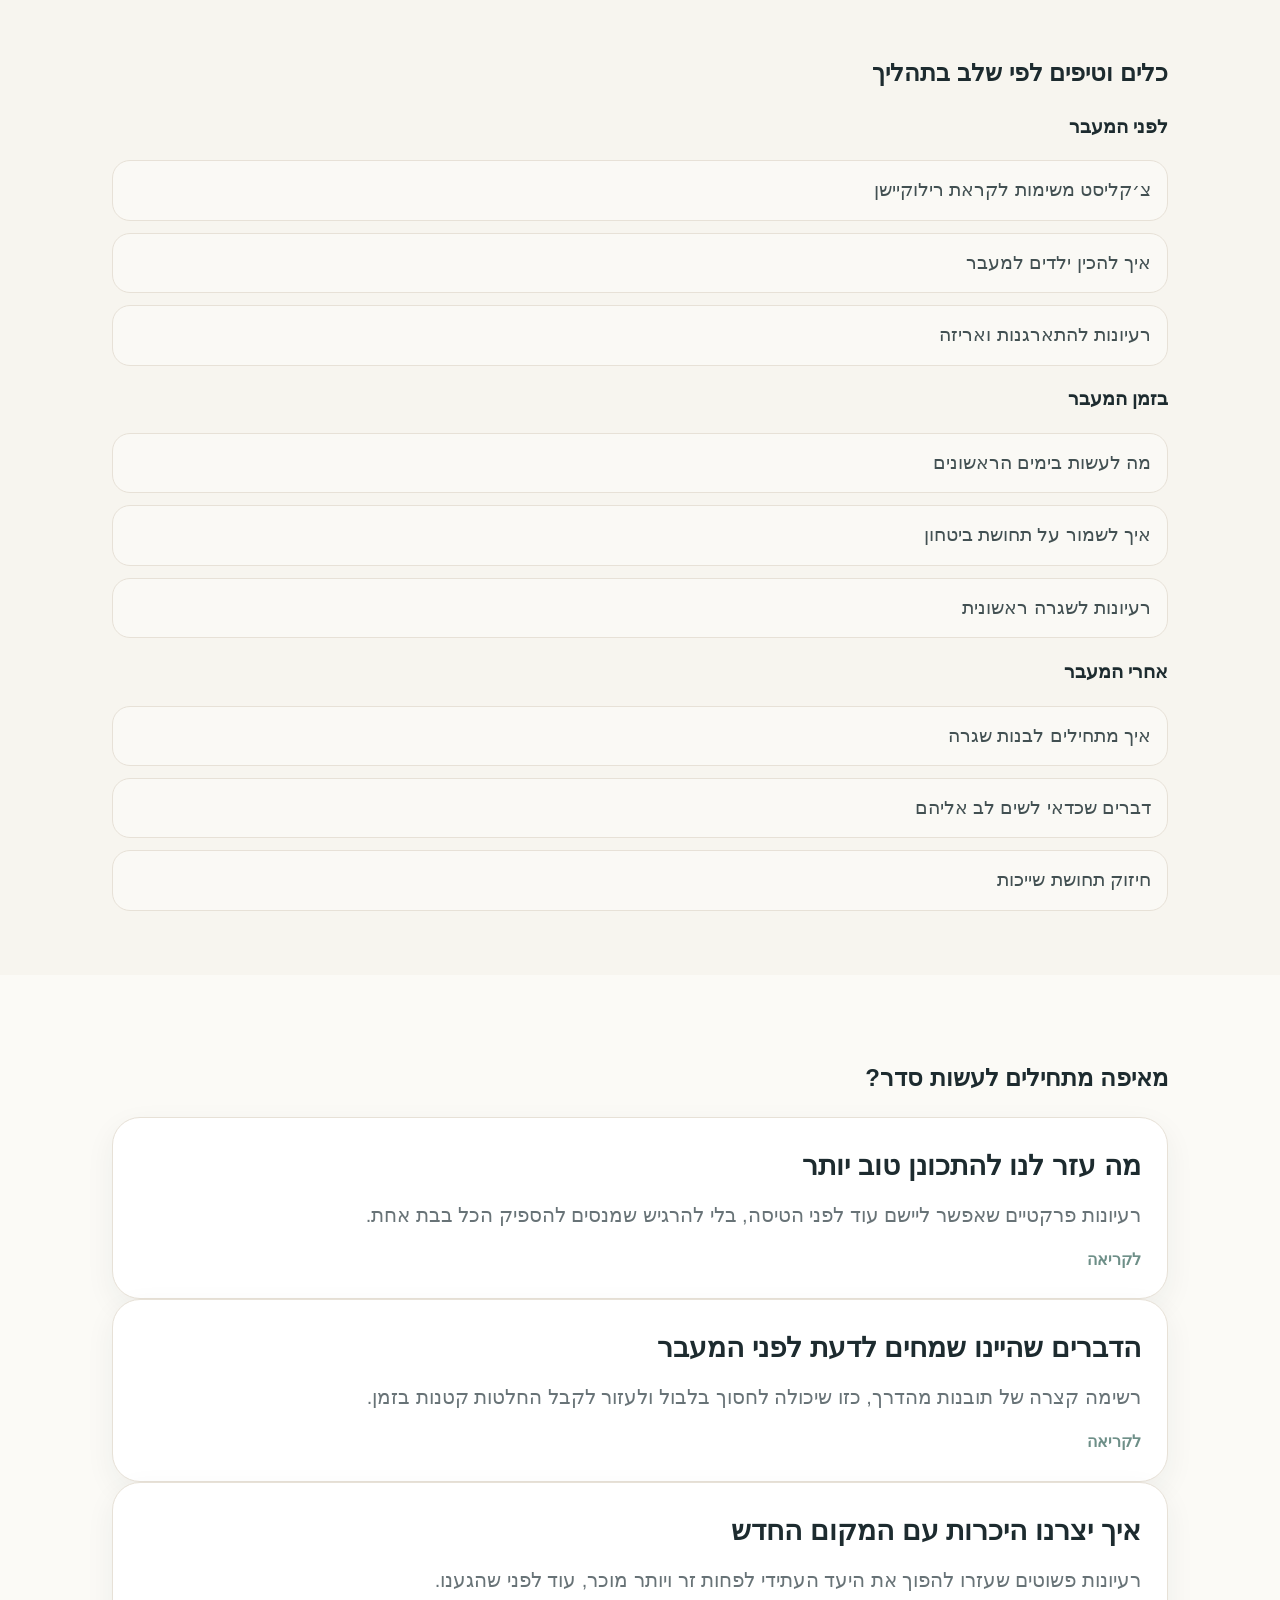
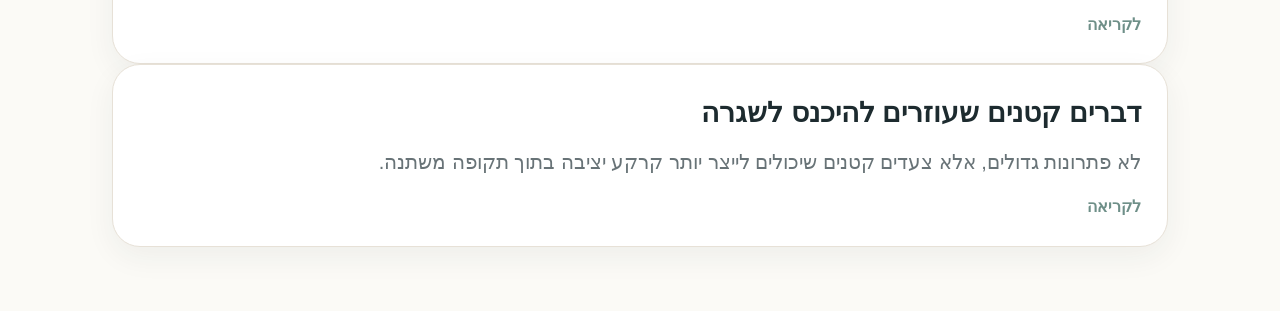
==== commit 2d38f50b: "Add files via upload" ====
--- a/index.html
+++ b/index.html
@@ -1,45 +1,141 @@
-<!DOCTYPE html>
+<!doctype html>
 <html lang="he" dir="rtl">
 <head>
-<meta charset="UTF-8">
-<meta name="viewport" content="width=device-width, initial-scale=1.0">
-<title>Relocation</title>
+<meta charset="utf-8">
+<meta name="viewport" content="width=device-width, initial-scale=1">
+<title>עמוד הבית</title>
 <link rel="stylesheet" href="styles.css">
 </head>
 <body>
-
-<header class="nav">
-<nav>
-<a href="#">בית</a>
-<a href="#">התחילו כאן</a>
-<a href="#">אודות</a>
-<a href="#">עזרים</a>
-<a href="#">תוכן</a>
-</nav>
+<header class="site-header">
+  <div class="container header-inner">
+    <nav class="main-nav">
+      <a href="index.html">בית</a>
+      <a href="start-here.html">התחילו כאן</a>
+      <a href="about.html">אודות</a>
+      <a href="resources.html">עזרים</a>
+      <a href="content.html">תוכן</a>
+    </nav>
+  </div>
 </header>
 
+<main>
 <section class="hero">
-<h1 class="hero-title">
-<span class="line1">רילוקיישן עם ילדים הוא לא רק מעבר מדינה.</span>
-<span class="line2">זו תקופה של שינויים משמעותיים לכל המשפחה.</span>
-</h1>
-
-<p class="sub">
-בין אם אתם לפני המעבר, במהלכו או אחריו — כאן מחכים לכם כלים, רעיונות והכוונה שיעזרו לכם לעבור את התקופה הזו בצורה רגועה ומסודרת יותר.
-</p>
-
-<button class="primary">התחילו כאן</button>
-<button class="secondary">צ׳קליסט לפני מעבר</button>
+  <div class="container hero-shell">
+    <div class="hero-copy">
+      <h1 class="hero-title">
+        <span class="line-1">רילוקיישן עם ילדים הוא לא רק מעבר מדינה.</span>
+        <span class="line-2">זו תקופה של שינויים משמעותיים לכל המשפחה.</span>
+      </h1>
+      <p class="hero-subtitle">בין אם אתם לפני המעבר, במהלכו או אחריו — כאן מחכים לכם כלים, רעיונות והכוונה שיעזרו לכם לעבור את התקופה הזו בצורה רגועה ומסודרת יותר.</p>
+      <div class="hero-actions">
+        <a class="btn btn-primary" href="start-here.html">התחילו כאן</a>
+        <a class="btn btn-secondary" href="resources.html">צ׳קליסט לפני מעבר</a>
+      </div>
+    </div>
+    <div class="hero-visual">
+      <div class="hero-visual-card">
+        <h3>מתחילים מסדר ברור</h3>
+        <p>כלים, עזרים ורעיונות לפי שלב — כדי לדעת מה לעשות עכשיו, בלי להרגיש מוצפים.</p>
+      </div>
+    </div>
+  </div>
 </section>
 
-<section class="start">
-<h2>לא משנה באיזה שלב אתם נמצאים — יש כלים שיכולים להקל על התהליך</h2>
-
-<p>
-לפעמים פעולות קטנות יכולות לעשות הבדל גדול. ריכזנו כאן כלים ורעיונות שיעזרו לכם לעבור את התקופה הזו עם יותר ביטחון ופחות עומס.
-</p>
-
+<section class="section section-tight">
+  <div class="container">
+    <h2 class="section-heading">באיזה שלב אתם נמצאים?</h2>
+    <div class="stage-grid">
+      <a class="stage-card" href="start-here.html#before">
+        <h3>לפני המעבר</h3>
+        <p>מתכננים את הרילוקיישן ואוספים מידע שיעזור להתכונן ולהכין את הילדים בצורה רגועה.</p>
+        <span class="stage-link">לכל התכנים</span>
+      </a>
+      <a class="stage-card" href="start-here.html#during">
+        <h3>בזמן המעבר</h3>
+        <p>נמצאים בעיצומה של ההסתגלות למקום חדש ורוצים להבין מה יעזור עכשיו.</p>
+        <span class="stage-link">מה חשוב עכשיו</span>
+      </a>
+      <a class="stage-card" href="start-here.html#after">
+        <h3>אחרי המעבר</h3>
+        <p>המקום כבר מוכר יותר, אבל תהליך ההסתגלות עדיין ממשיך ויש דברים שאפשר לעשות כדי לחזק יציבות.</p>
+        <span class="stage-link">להסתגלות ושגרה</span>
+      </a>
+    </div>
+  </div>
 </section>
 
+<section class="section section-soft">
+  <div class="container">
+    <h2 class="section-heading">לא עוד בלוג על רילוקיישן</h2>
+    <div class="value-box">
+      <div class="value-item">להבין מה נכון לעשות עכשיו</div>
+      <div class="value-item">כלים וטיפים פרקטיים שאפשר להשתמש בהם בכל שלב</div>
+      <div class="value-item">הבנה למה שצפוי לקרות לאורך הדרך</div>
+      <div class="value-item">תמיכה גם להורים — לא רק לילדים</div>
+    </div>
+  </div>
+</section>
+
+<section class="section">
+  <div class="container">
+    <h2 class="section-heading">כלים וטיפים לפי שלב בתהליך</h2>
+    <div class="tools-groups">
+      <div class="tool-group">
+        <h3>לפני המעבר</h3>
+        <ul class="tool-list">
+          <li><a href="resources.html#checklist">צ׳קליסט משימות לקראת רילוקיישן</a></li>
+          <li><a href="resources.html#kids">איך להכין ילדים למעבר</a></li>
+          <li><a href="resources.html#packing">רעיונות להתארגנות ואריזה</a></li>
+        </ul>
+      </div>
+      <div class="tool-group">
+        <h3>בזמן המעבר</h3>
+        <ul class="tool-list">
+          <li><a href="resources.html#first-days">מה לעשות בימים הראשונים</a></li>
+          <li><a href="resources.html#confidence">איך לשמור על תחושת ביטחון</a></li>
+          <li><a href="resources.html#routine">רעיונות לשגרה ראשונית</a></li>
+        </ul>
+      </div>
+      <div class="tool-group">
+        <h3>אחרי המעבר</h3>
+        <ul class="tool-list">
+          <li><a href="resources.html#routine">איך מתחילים לבנות שגרה</a></li>
+          <li><a href="resources.html#signs">דברים שכדאי לשים לב אליהם</a></li>
+          <li><a href="resources.html#belonging">חיזוק תחושת שייכות</a></li>
+        </ul>
+      </div>
+    </div>
+  </div>
+</section>
+
+<section class="section section-soft">
+  <div class="container">
+    <h2 class="section-heading">מאיפה מתחילים לעשות סדר?</h2>
+    <div class="article-grid">
+      <article class="article-card">
+        <h3>מה עזר לנו להתכונן טוב יותר</h3>
+        <p>רעיונות פרקטיים שאפשר ליישם עוד לפני הטיסה, בלי להרגיש שמנסים להספיק הכל בבת אחת.</p>
+        <a class="stage-link" href="content.html">לקריאה</a>
+      </article>
+      <article class="article-card">
+        <h3>הדברים שהיינו שמחים לדעת לפני המעבר</h3>
+        <p>רשימה קצרה של תובנות מהדרך, כזו שיכולה לחסוך בלבול ולעזור לקבל החלטות קטנות בזמן.</p>
+        <a class="stage-link" href="content.html">לקריאה</a>
+      </article>
+      <article class="article-card">
+        <h3>איך יצרנו היכרות עם המקום החדש</h3>
+        <p>רעיונות פשוטים שעזרו להפוך את היעד העתידי לפחות זר ויותר מוכר, עוד לפני שהגענו.</p>
+        <a class="stage-link" href="content.html">לקריאה</a>
+      </article>
+      <article class="article-card">
+        <h3>דברים קטנים שעוזרים להיכנס לשגרה</h3>
+        <p>לא פתרונות גדולים, אלא צעדים קטנים שיכולים לייצר יותר קרקע יציבה בתוך תקופה משתנה.</p>
+        <a class="stage-link" href="content.html">לקריאה</a>
+      </article>
+    </div>
+  </div>
+</section>
+</main>
 </body>
-</html>
+</html>
--- a/styles.css
+++ b/styles.css
@@ -1,66 +1,215 @@
+
+:root{
+  --bg:#f7f5ef;
+  --bg-soft:#fbfaf6;
+  --text:#1d2b2f;
+  --muted:#687377;
+  --line:#e7e1d7;
+  --accent:#7ea19b;
+  --accent-dark:#6e8f88;
+  --card:#ffffff;
+  --shadow:0 10px 30px rgba(29,43,47,0.06);
+  --radius:24px;
+  --max:1100px;
+}
+*{box-sizing:border-box}
+html{scroll-behavior:smooth}
 body{
-font-family: Arial, sans-serif;
-margin:0;
-background:#f7f6f2;
-text-align:center;
-}
-
-.nav{
-padding:20px;
-background:#f7f6f2;
-}
-
-.nav a{
-margin:0 10px;
-text-decoration:none;
-color:#555;
-}
-
+  margin:0;
+  font-family:Arial, sans-serif;
+  direction:rtl;
+  background:var(--bg);
+  color:var(--text);
+  line-height:1.6;
+}
+a{color:inherit;text-decoration:none}
+.container{max-width:var(--max);margin:0 auto;padding:0 22px}
+.section{padding:64px 0}
+.section-tight{padding:42px 0}
+.section-soft{background:var(--bg-soft)}
+.section-divider{border-top:1px solid var(--line)}
+.site-header{
+  position:sticky; top:0; z-index:20;
+  background:rgba(247,245,239,0.94);
+  backdrop-filter: blur(10px);
+  border-bottom:1px solid var(--line);
+}
+.site-header .container{
+  min-height:84px;
+  display:flex;
+  align-items:center;
+  justify-content:center;
+}
+.nav{display:flex;gap:30px;flex-wrap:wrap;justify-content:center}
+.nav a{font-size:18px;color:#626c70}
+.nav a:hover,.nav a.active{color:var(--text)}
 .hero{
-padding:40px 20px;
-}
-
+  min-height:calc(100vh - 84px);
+  display:flex;
+  align-items:center;
+  position:relative;
+  overflow:hidden;
+}
+.hero::before{
+  content:"";
+  position:absolute;
+  inset:auto 8% 18% auto;
+  width:360px;height:360px;
+  background:radial-gradient(circle, rgba(126,161,155,0.18), rgba(126,161,155,0) 70%);
+  pointer-events:none;
+}
+.hero-layout{
+  display:grid;
+  grid-template-columns:1.1fr 0.9fr;
+  gap:36px;
+  align-items:center;
+}
 .hero-title{
-display:flex;
-flex-direction:column;
-gap:14px;
-}
-
-.line1{
-font-size:28px;
-font-weight:700;
-}
-
-.line2{
-font-size:24px;
-font-weight:500;
-}
-
-.sub{
-margin-top:20px;
-color:#666;
-}
-
-button{
-display:block;
-margin:15px auto;
-padding:15px 30px;
-border-radius:25px;
-border:none;
-font-size:16px;
-}
-
-.primary{
-background:#6e8f88;
-color:white;
-}
-
-.secondary{
-background:white;
-border:1px solid #6e8f88;
-color:#6e8f88;
-}
-
-.start{
-padding:40px 20px;
-}
+  margin:0 0 18px;
+  font-size:clamp(40px,6vw,72px);
+  line-height:1.08;
+  letter-spacing:-0.02em;
+}
+.hero-title .line{display:block}
+.hero-title .line + .line{margin-top:14px}
+.hero-sub{
+  max-width:760px;
+  font-size:clamp(21px,2.2vw,28px);
+  color:var(--muted);
+  margin:0 0 28px;
+}
+.button-row{display:flex; gap:14px; flex-wrap:wrap}
+.btn{
+  display:inline-flex;align-items:center;justify-content:center;
+  min-height:58px;padding:0 32px;border-radius:999px;
+  font-size:20px;font-weight:700; transition:.2s ease;
+  cursor:pointer;
+}
+.btn-primary{background:var(--accent);color:#fff;border:1px solid var(--accent)}
+.btn-primary:hover{background:var(--accent-dark);border-color:var(--accent-dark)}
+.btn-secondary{background:transparent;color:var(--accent-dark);border:2px solid var(--accent)}
+.btn-secondary:hover{background:rgba(126,161,155,0.08)}
+.hero-visual{
+  min-height:420px;
+  border-radius:36px;
+  background:
+    linear-gradient(180deg, rgba(255,255,255,0.7), rgba(255,255,255,0.88)),
+    radial-gradient(circle at 75% 20%, rgba(126,161,155,0.22), rgba(126,161,155,0) 38%),
+    radial-gradient(circle at 24% 75%, rgba(232,220,196,0.55), rgba(232,220,196,0) 34%);
+  box-shadow: var(--shadow);
+  border:1px solid rgba(126,161,155,0.08);
+  position:relative;
+  overflow:hidden;
+}
+.hero-visual::before{
+  content:"";
+  position:absolute; inset:30px;
+  border-radius:28px;
+  background:
+    linear-gradient(135deg, rgba(255,255,255,0.65), rgba(255,255,255,0.15));
+}
+.hero-visual::after{
+  content:"מעבר • התארגנות • הסתגלות";
+  position:absolute;
+  left:28px; right:28px; bottom:24px;
+  text-align:center;
+  color:#6c7c79;
+  font-size:20px;
+}
+.center{text-align:center}
+.section-title{
+  margin:0 0 18px;
+  font-size:clamp(32px,4.2vw,54px);
+  line-height:1.15;
+  letter-spacing:-0.02em;
+}
+.section-sub{margin:0 auto;color:var(--muted);font-size:22px;max-width:760px}
+.stage-grid,.card-grid,.value-grid,.tools-grid{display:grid; gap:22px}
+.stage-grid{grid-template-columns:repeat(3,1fr); margin-top:32px}
+.card, .tool-card, .article-card, .value-card{
+  background:var(--card);
+  border:1px solid var(--line);
+  box-shadow:var(--shadow);
+  border-radius:28px;
+}
+.card{padding:26px; min-height:100%}
+.card h3{margin:0 0 12px;font-size:30px}
+.card p{margin:0 0 18px;color:var(--muted);font-size:20px}
+.card .mini-link{font-weight:700;color:var(--accent-dark)}
+.value-grid{grid-template-columns:repeat(2,1fr); margin-top:28px}
+.value-card{padding:24px;font-size:22px}
+.tools-grid{grid-template-columns:repeat(3,1fr);margin-top:28px}
+.tool-card{padding:24px}
+.tool-card h3{margin:0 0 14px;font-size:30px}
+.tool-list{list-style:none;margin:0;padding:0;display:grid;gap:12px}
+.tool-list a{
+  display:block;padding:14px 16px;border-radius:18px;
+  background:#faf9f5;border:1px solid var(--line);
+  color:#425052;font-size:19px;
+}
+.card-grid{grid-template-columns:repeat(2,1fr); margin-top:28px}
+.article-card{padding:26px}
+.article-card h3{margin:0 0 10px;font-size:28px}
+.article-card p{margin:0 0 16px;color:var(--muted);font-size:20px}
+.article-card a{font-weight:700;color:var(--accent-dark)}
+.reassurance{background:linear-gradient(180deg,#fbfaf6,#f3efe5)}
+.reassurance .inner{max-width:760px;margin:0 auto;text-align:center}
+.reassurance p{margin:0;font-size:clamp(28px,3.2vw,42px);line-height:1.45}
+.about-short{display:grid;grid-template-columns:0.95fr 1.05fr;gap:28px;align-items:center}
+.about-visual{
+  min-height:280px;border-radius:30px;background:
+    linear-gradient(180deg, rgba(255,255,255,0.6), rgba(255,255,255,0.8)),
+    radial-gradient(circle at 70% 22%, rgba(126,161,155,.18), rgba(126,161,155,0) 32%),
+    radial-gradient(circle at 24% 80%, rgba(232,220,196,.65), rgba(232,220,196,0) 28%);
+  border:1px solid var(--line);box-shadow:var(--shadow)
+}
+.about-copy p{font-size:21px;color:var(--muted);margin:0 0 22px}
+.join-box{
+  background:var(--card); border:1px solid var(--line); box-shadow:var(--shadow);
+  border-radius:30px; padding:34px; text-align:center
+}
+.join-box h2{margin:0 0 12px; font-size:42px}
+.join-box p{margin:0 0 24px; color:var(--muted); font-size:20px}
+.join-form{display:flex;gap:12px;justify-content:center;flex-wrap:wrap}
+.join-form input{
+  min-width:280px;max-width:420px;width:100%;
+  min-height:56px;border-radius:999px;border:1px solid var(--line);
+  padding:0 22px;font-size:18px;background:#fff
+}
+.footer{border-top:1px solid var(--line);padding:28px 0 40px}
+.footer p{color:var(--muted);text-align:center;margin:0 0 18px}
+.footer .nav{gap:20px}
+.page-hero{padding:64px 0 24px}
+.page-hero .section-title{max-width:900px;margin-inline:auto;text-align:center}
+.page-hero .section-sub{text-align:center}
+.stage-block{
+  padding:30px;border-radius:28px;background:#fff;border:1px solid var(--line);box-shadow:var(--shadow)
+}
+.stage-block + .stage-block{margin-top:22px}
+.stage-block h3{margin:0 0 12px;font-size:34px}
+.stage-block p{margin:0 0 20px;color:var(--muted);font-size:20px}
+.stage-columns{display:grid;grid-template-columns:1fr 1fr;gap:20px}
+.list-box{
+  background:#faf9f5;border:1px solid var(--line);border-radius:22px;padding:18px
+}
+.list-box h4{margin:0 0 12px;font-size:22px}
+.list-box ul{margin:0;padding-right:20px}
+.list-box li{margin:8px 0;font-size:19px}
+.inline-btn{margin-top:18px}
+@media (max-width: 960px){
+  .hero{min-height:auto;padding:42px 0}
+  .hero-layout,.about-short{grid-template-columns:1fr}
+  .hero-visual{min-height:280px}
+  .stage-grid,.tools-grid,.card-grid,.value-grid,.stage-columns{grid-template-columns:1fr}
+  .section{padding:52px 0}
+}
+@media (max-width: 640px){
+  .site-header .container{min-height:72px}
+  .nav{gap:18px}
+  .nav a{font-size:16px}
+  .hero-title{font-size:clamp(36px,11vw,58px)}
+  .hero-sub{font-size:20px}
+  .btn{width:100%;font-size:18px}
+  .button-row{flex-direction:column}
+  .section-title{font-size:clamp(30px,9vw,44px)}
+}
